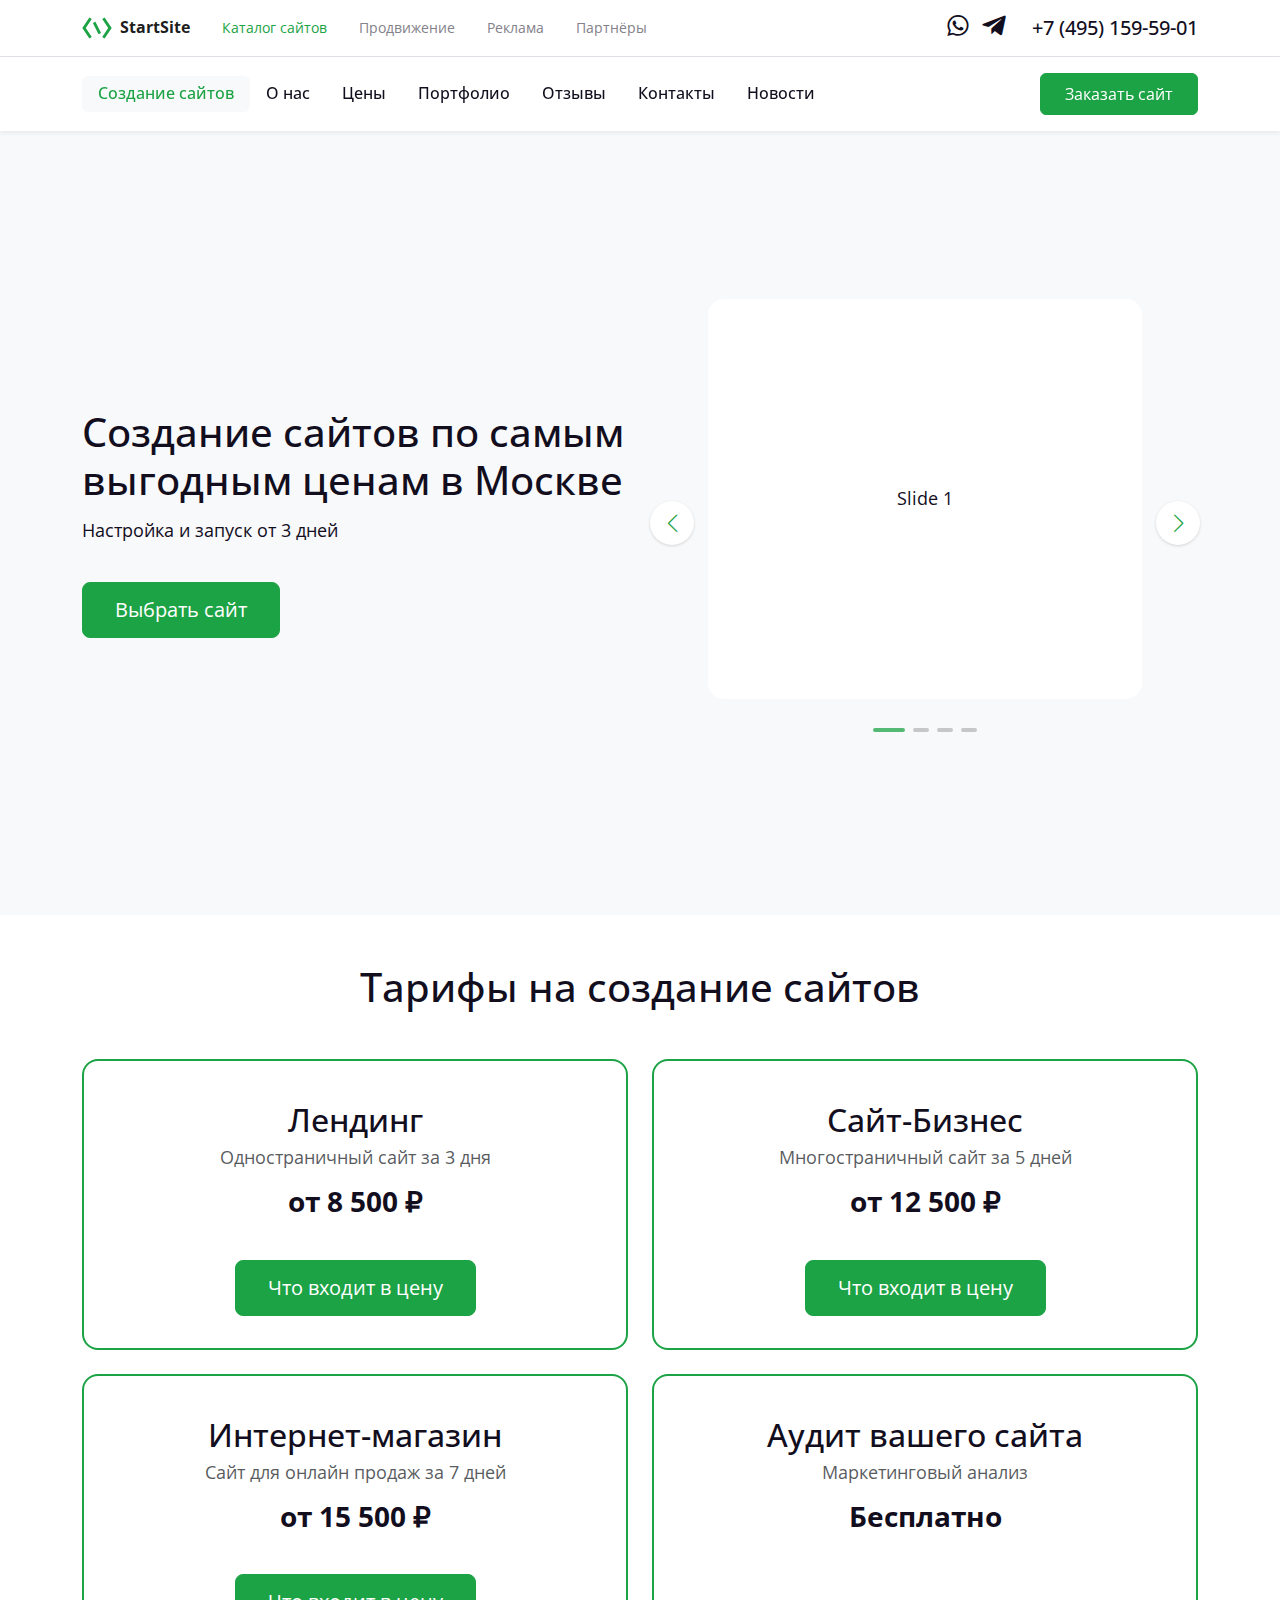
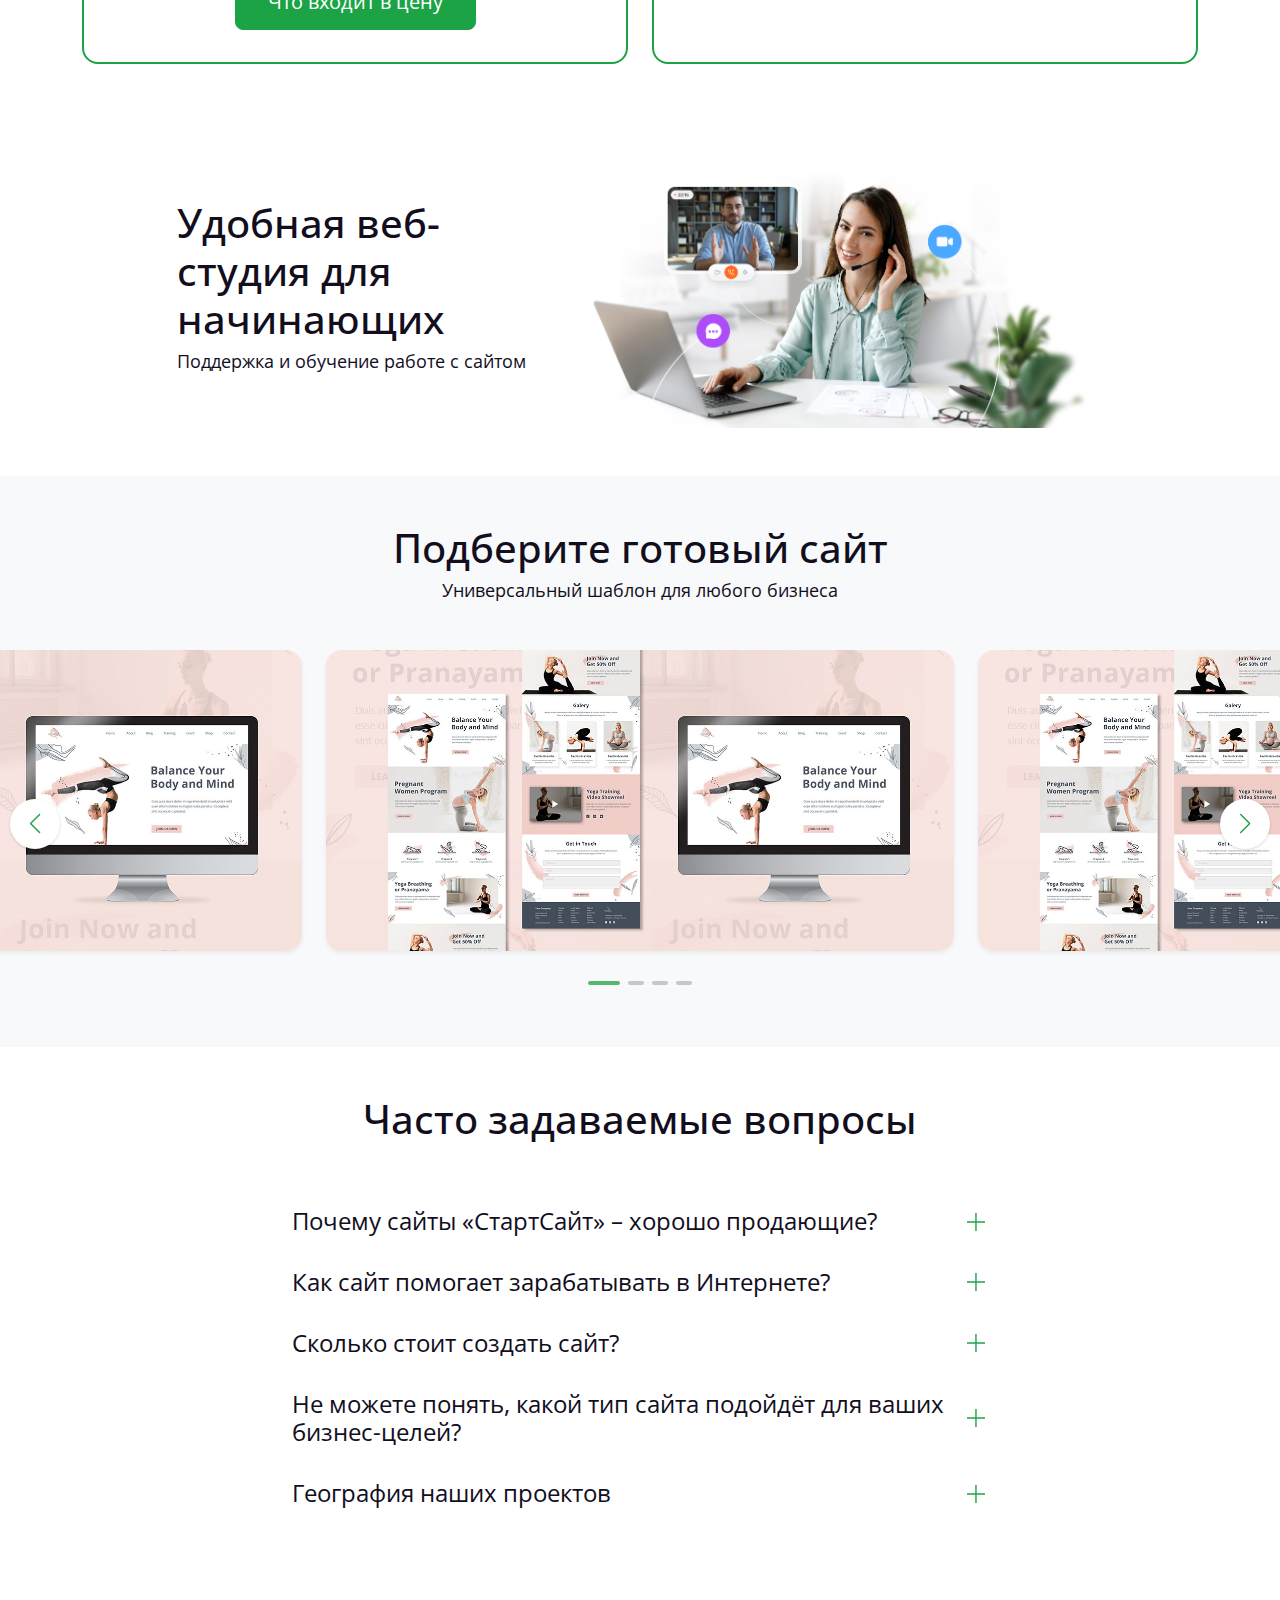
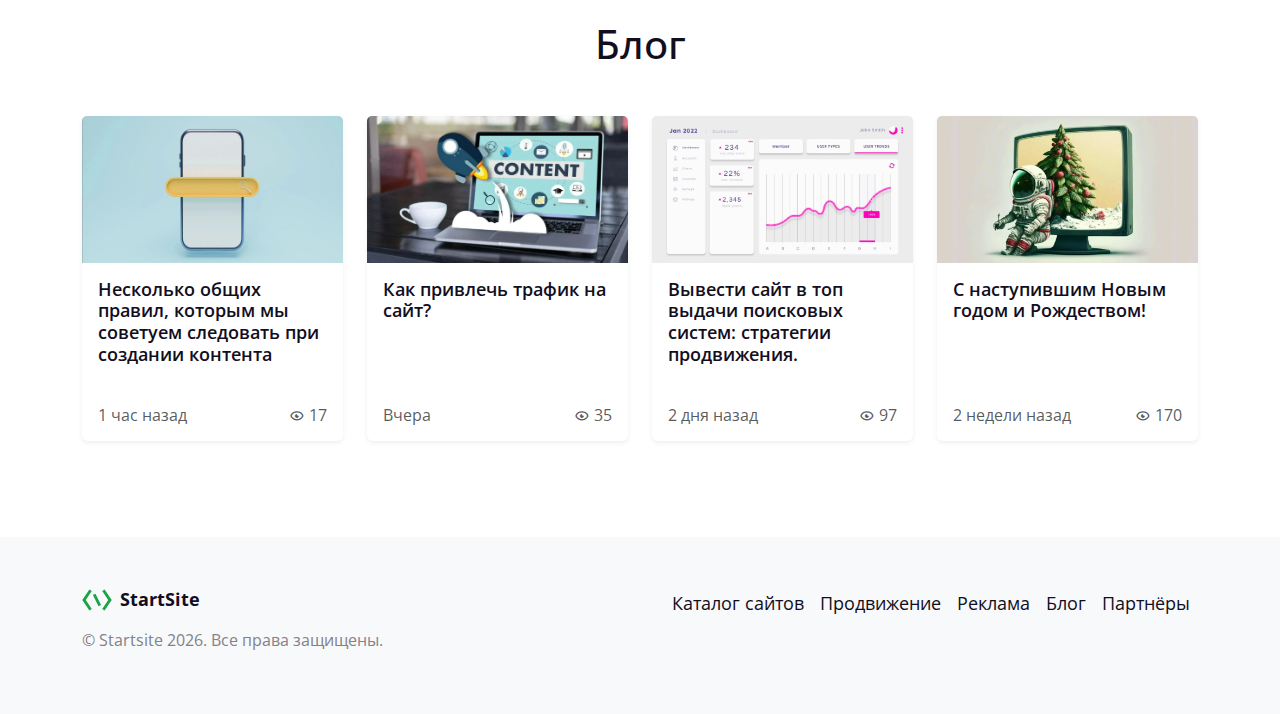
==== index.html @ 615898b4 "content add" ====
<!DOCTYPE html>
<html lang="ru-RU">

<head>
    <meta charset="UTF-8">
    <meta http-equiv="X-UA-Compatible" content="IE=edge">
    <meta name="viewport" content="width=device-width, initial-scale=1.0">
    <link rel="icon" type="image/png" href="favicon.png" />
    <title>index</title>

    <link rel="stylesheet" href="css/bootstrap.min.css">
    <link rel="stylesheet" href="css/swiper-bundle.min.css">
    <link rel="stylesheet" href="css/style.css">

</head>

<body>

    <!-- ТОП Меню -->
    <section class="section header-top border-bottom p-2 d-none d-lg-block">
        <div class="container d-flex align-items-center justify-content-between">
            <div class="d-none d-lg-block">
                <a class="navbar-brand fw-700 d-inline-flex align-items-center hover-opacity" href="index.html">
                    <img class="d-inline-block me-2" src="img/logo.svg" alt="Logo" width="30" height="30">
                    StartSite
                </a>
            </div>
            <ul class="nav me-auto">
                <li class="nav-item"><a class="nav-link active" href="shop.html">Каталог сайтов</a></li>
                <li class="nav-item"><a class="nav-link" href="seo.html">Продвижение</a></li>
                <li class="nav-item"><a class="nav-link" href="promotion.html">Реклама</a></li>
                <li class="nav-item"><a class="nav-link" href="partners.html">Партнёры</a></li>
            </ul>
            <div class="d-flex align-items-center">
                <div class="d-flex me-3">
                    <a class="color-black color-primary-1-hover fs-3 me-2" href="tel:+74951595901"><i class="bx bxl-whatsapp"></i></a>
                    <a class="color-black color-primary-1-hover fs-3 me-2" href="tel:+74951595901"><i class="bx bxl-telegram"></i></a>
                </div>
                <a class="color-black color-primary-1-hover fs-5 fw-medium" href="tel:+74951595901">+7 (495) 159-59-01</a>
            </div>
        </div>
    </section>

    <!-- Меню -->
    <header class="header sticky-top shadow-sm py-2">
        <nav class="navbar navbar-expand-lg">
            <div class="container">

                <div class="d-lg-none">
                    <a class="navbar-brand fw-700 d-inline-flex align-items-center hover-opacity" href="index.html">
                        <img class="d-inline-block me-2" src="img/logo.svg" alt="Logo" width="30" height="30">
                        StartSite
                    </a>
                </div>

                <button type="button" class="navbar-toggler" data-bs-toggle="offcanvas" data-bs-target="#navbarNav"
                    aria-controls="navbarNav" aria-expanded="false" aria-label="Toggle navigation">
                    <span></span>
                    <span></span>
                    <span></span>
                </button>

                <div class="offcanvas offcanvas-end" tabindex="-1" id="navbarNav">
                    <div class="offcanvas-header justify-content-end">
                        <button type="button" class="btn-close" data-bs-dismiss="offcanvas" aria-label="Close"></button>
                    </div>
                    <div class="offcanvas-body">
                        <ul class="navbar-nav me-auto">
                            <li class="nav-item"><a class="nav-link active" href="index.html">Создание сайтов</a></li>
                            <li class="nav-item"><a class="nav-link" href="about.html">О нас</a></li>
                            <li class="nav-item"><a class="nav-link" href="price.html">Цены</a></li>
                            <li class="nav-item"><a class="nav-link" href="portfolio.html">Портфолио</a></li>
                            <li class="nav-item"><a class="nav-link" href="testimonials.html">Отзывы</a></li>
                            <li class="nav-item"><a class="nav-link" href="contacts.html">Контакты</a></li>
                            <li class="nav-item"><a class="nav-link" href="blog.html">Новости</a></li>
                        </ul>
                    </div>
                </div>

                <button type="button" class="btn btn-primary d-none d-lg-block ms-4" data-bs-toggle="modal" data-bs-target="#mainForm">Заказать сайт</button>

            </div>
        </nav>
    </header>

    <!-- Контент -->
    <main class="main py-5">

        <!-- Первый экран -->
        <section class="section bg-light" style="margin-top:-3rem; padding: 7rem 0;">
            <div class="container">
                <div class="row gy-4 align-items-center">
                    <div class="col-lg-6">
                        <div class="text-center text-lg-start">
                            <h1 class="h1 mb-3">Создание сайтов по самым выгодным ценам в Москве</h1>
                            <p>Настройка и запуск от 3 дней</p>
                            <button type="button" class="btn btn-primary btn-lg mt-4">Выбрать сайт</button>
                        </div>
                    </div>
                    <div class="col-lg-6">
                        <div class="p-md-5">
                            <div class="position-relative p-md-2">
                                <div class="swiper heroSwiper navigation-outside">
                                    <div class="swiper-wrapper mb-5">
                                        <div class="swiper-slide">
                                            <div class="d-flex align-items-center justify-content-center bg-white rounded-4"
                                                style="height: 400px;">
                                                Slide 1
                                            </div>
                                        </div>
                                        <div class="swiper-slide">
                                            <div class="d-flex align-items-center justify-content-center bg-white rounded-4"
                                                style="height: 400px;">
                                                Slide 2
                                            </div>
                                        </div>
                                        <div class="swiper-slide">
                                            <div class="d-flex align-items-center justify-content-center bg-white rounded-4"
                                                style="height: 400px;">
                                                Slide 3
                                            </div>
                                        </div>
                                        <div class="swiper-slide">
                                            <div class="d-flex align-items-center justify-content-center bg-white rounded-4"
                                                style="height: 400px;">
                                                Slide 4
                                            </div>
                                        </div>
                                    </div>
                                    <div class="swiper-pagination"></div>
                                </div>
                                <div class="swiper-button-next d-none d-lg-flex" id="heroSwiper-next"></div>
                                <div class="swiper-button-prev d-none d-lg-flex" id="heroSwiper-prev"></div>
                            </div>
                        </div>
                    </div>
                </div>
            </div>
        </section>

        <!-- Тарифы -->
        <section class="section py-5">
            <div class="container">
                <div class="row justify-content-center">
                    <div class="col-lg-10">
                        <div class="text-center mb-5">
                            <h2 class="h1">Тарифы на создание сайтов</h2>
                        </div>
                    </div>
                </div>
                <div class="row gy-4 row-cols-1 row-cols-md-2 row-cols-lg-2 cols-xl-4">
                    <div class="col">
                        <div class="card card-price border b-color-primary-1 border-2 rounded-4 py-4 h-100">
                            <div class="card-body">
                                <div class="text-center mb-2">
                                    <p class="h2 card-title">Лендинг</p>
                                    <p class="text-muted">Одностраничный сайт за 3 дня</p>
                                </div>
                                <div class="text-center mb-3">
                                    <p class="fs-3 fw-700">от 8 500 ₽</p>
                                </div>
                            </div>
                            <div class="card-footer text-center">
                                <button type="button" class="btn btn-primary btn-lg" data-bs-toggle="modal"
                                    data-bs-target="#feedbackFormModal">Что входит в цену</button>
                            </div>
                        </div>
                    </div>
                    <div class="col">
                        <div class="card card-price border b-color-primary-1 border-2 rounded-4 py-4 h-100">
                            <div class="card-body">
                                <div class="text-center mb-2">
                                    <p class="h2 card-title">Сайт-Бизнес</p>
                                    <p class="text-muted">Многостраничный сайт за 5 дней</p>
                                </div>
                                <div class="text-center mb-3">
                                    <p class="fs-3 fw-700">от 12 500 ₽</p>
                                </div>
                            </div>
                            <div class="card-footer text-center">
                                <button type="button" class="btn btn-primary btn-lg" data-bs-toggle="modal"
                                    data-bs-target="#feedbackFormModal">Что входит в цену</button>
                            </div>
                        </div>
                    </div>
                    <div class="col">
                        <div class="card card-price border b-color-primary-1 border-2 rounded-4 py-4 h-100">
                            <div class="card-body">
                                <div class="text-center mb-2">
                                    <p class="h2 card-title">Интернет-магазин</p>
                                    <p class="text-muted">Сайт для онлайн продаж за 7 дней</p>
                                </div>
                                <div class="text-center mb-3">
                                    <p class="fs-3 fw-700">от 15 500 ₽</p>
                                </div>
                            </div>
                            <div class="card-footer text-center">
                                <button type="button" class="btn btn-primary btn-lg" data-bs-toggle="modal"
                                    data-bs-target="#feedbackFormModal">Что входит в цену</button>
                            </div>
                        </div>
                    </div>
                    <div class="col">
                        <div class="card card-price border b-color-primary-1 border-2 rounded-4 py-4 h-100">
                            <div class="card-body">
                                <div class="text-center mb-2">
                                    <p class="h2 card-title">Аудит вашего сайта</p>
                                    <p class="text-muted">Маркетинговый анализ</p>
                                </div>
                                <div class="text-center mb-3">
                                    <p class="fs-3 fw-700">Бесплатно</p>
                                </div>
                            </div>
                            <!-- <div class="card-footer text-center">
                                <button type="button" class="btn btn-primary btn-lg" data-bs-toggle="modal"
                                    data-bs-target="#feedbackFormModal">Что входит в цену</button>
                            </div> -->
                        </div>
                    </div>
                </div>
            </div>
        </section>

        <!-- Инфо блок -->
        <section class="section py-5">
            <div class="container">
                <div class="row gy-4 align-items-center justify-content-center">
                    <div class="col-lg-4">
                        <div class="text-center text-lg-start">
                            <h2 class="h1">Удобная веб-студия для начинающих</h2>
                            <p>Поддержка и обучение работе с сайтом</p>
                        </div>
                    </div>
                    <div class="col-lg-6">
                        <img src="img/support.webp" alt="">
                    </div>
                </div>
            </div>
        </section>

        <!-- Портфолио -->
        <section class="section py-5 bg-light">
            <div class="container">
                <div class="row justify-content-center">
                    <div class="col-lg-10">
                        <div class="text-center mb-5">
                            <h2 class="h1">Подберите готовый сайт</h2>
                            <p>Универсальный шаблон для любого бизнеса</p>
                        </div>
                    </div>
                </div>
                <!-- <div class="row justify-content-center">
                    <div class="col-lg-8">
                        
                    </div>
                </div> -->
            </div>
            <div class="swiper portfolioSwiper">
                <div class="swiper-wrapper mb-5">
                    <div class="swiper-slide">
                        <a href="#">
                            <img class="w-100 rounded-4 shadow-sm" src="img/portfolio-01.jpg" alt="">
                        </a>
                    </div>
                    <div class="swiper-slide">
                        <a href="#">
                            <img class="w-100 rounded-4 shadow-sm" src="img/portfolio-01.jpg" alt="">
                        </a>
                    </div>
                    <div class="swiper-slide">
                        <a href="#">
                            <img class="w-100 rounded-4 shadow-sm" src="img/portfolio-01.jpg" alt="">
                        </a>
                    </div>
                    <div class="swiper-slide">
                        <a href="#">
                            <img class="w-100 rounded-4 shadow-sm" src="img/portfolio-01.jpg" alt="">
                        </a>
                    </div>
                </div>
                <div class="swiper-button-next d-none d-lg-flex"></div>
                <div class="swiper-button-prev d-none d-lg-flex"></div>
                <div class="swiper-pagination"></div>
            </div>
        </section>

        <!-- FAQ -->
        <section class="section py-5">
            <div class="container">
                <div class="row justify-content-center">
                    <div class="col-lg-10">
                        <div class="text-center mb-5">
                            <h2 class="h1">Часто задаваемые вопросы</h2>
                        </div>
                    </div>
                </div>
                <div class="row justify-content-center">
                    <div class="col-lg-8">
                        <div class="accordion accordion-faq" id="faq">
                            <div class="accordion-item">
                                <div class="accordion-header" id="faq-heading-1">
                                    <button class="accordion-button fs-4 collapsed" type="button"
                                        data-bs-toggle="collapse" data-bs-target="#q1" aria-expanded="false"
                                        aria-controls="q1">
                                        Почему сайты «СтартСайт» – хорошо продающие?
                                    </button>
                                </div>
                                <div id="q1" class="accordion-collapse collapse" aria-labelledby="faq-heading-1"
                                    data-bs-parent="#faq">
                                    <div class="accordion-body fw-light pt-0">
                                        <p>Всё потому, что наша команда состоит не только из разработчиков. У нас
                                            работают маркетологи с многолетним опытом работы в сфере digital. Мы
                                            проводим доскональный анализ онлайн-предложений, которые уже имеются на
                                            рынке, чтобы разработать для вас сайт со свежими идеями и высокими
                                            результатами продаж.</p>
                                        <p>Не важно, вам нужен ресурс для региона Москвы или любого другого города, Ваш
                                            новый сайт, созданный нашей веб-судией, будет содержать только те элементы,
                                            которые непременно поднимут вам конверсию.</p>
                                        <p>Предлагаем вашему вниманию, услугу «под ключ» — она является комплексом работ
                                            по<br>
                                            разработке. Наша веб студия возьмет на себя весь проект и разработку
                                            дизайна<br>
                                            страницы и полную адаптивную верстку под все мобильные устройства.
                                            Программисты<br>
                                            «StarSite» имеют большой опыт работы не только со стандартными системами
                                            управления<br>
                                            сайтом, но и немалый опыт в разработке на фреймворках — React, Vue, Laravel,
                                            JS,<br>
                                            Java. Сделаем сайт быстрым и оптимизированным под SEO. Все эти этапы
                                            являются<br>
                                            важными при разработке.</p>

                                    </div>
                                </div>
                            </div>
                            <div class="accordion-item">
                                <div class="accordion-header" id="faq-heading-2">
                                    <button class="accordion-button fs-4 collapsed" type="button"
                                        data-bs-toggle="collapse" data-bs-target="#q2" aria-expanded="false"
                                        aria-controls="q2">
                                        Как сайт помогает зарабатывать в Интернете?
                                    </button>
                                </div>
                                <div id="q2" class="accordion-collapse collapse " aria-labelledby="faq-heading-2"
                                    data-bs-parent="#faq">
                                    <div class="accordion-body fw-light pt-0">
                                        <p>Все пользователи в мире давно привыкли искать подрядчиков для реализации
                                            своих идей в Интернете. Именно поэтому важно исследовать различные пути
                                            привлечения клиентов онлайн. Хороший многофункциональный сайт – один из
                                            самых эффективных способов заявить о себе в сети.</p>
                                        <p>Сайт поможет:</p>
                                        <ul>
                                            <li>Повысить узнаваемость вашего бренда;</li>
                                            <li>Получить доверие пользователей;</li>
                                            <li>Монетизировать деятельность;</li>
                                            <li>Расширить свою потенциальную аудиторию.</li>
                                        </ul>
                                        <p>Самое важное, что интересует клиентов – это надёжность, подтверждённый опыт и
                                            постоянство подрядчика. Сегодня многие владельцы фирм соотносят
                                            необходимость иметь свой корпоративный сайт с потребностью в стильном и
                                            просторном офисе: это определённо знак статуса фирмы, её развития и
                                            ориентированности на комфорт своих клиентов.</p>
                                        <p>Сайт – лицо бизнеса любой компании в Интернете, это способ удобного общения с
                                            пользователями, где вы предоставляете им максимально удобный выбор среди
                                            Вашего ассортимента, получая прибыль так же, как и офлайн.</p>

                                    </div>
                                </div>
                            </div>
                            <div class="accordion-item">
                                <div class="accordion-header" id="faq-heading-3">
                                    <button class="accordion-button fs-4 collapsed" type="button"
                                        data-bs-toggle="collapse" data-bs-target="#q3" aria-expanded="false"
                                        aria-controls="q3">
                                        Сколько стоит создать сайт?
                                    </button>
                                </div>
                                <div id="q3" class="accordion-collapse collapse " aria-labelledby="faq-heading-3"
                                    data-bs-parent="#faq">
                                    <div class="accordion-body fw-light pt-0">
                                        <p>Однозначно на этот вопрос не ответит ни одна веб-студия, потому что стоимость
                                            любого сайта складывается исключительно из количества страниц, сложности
                                            функционала и конкретных технических параметров. Каждый сайт уникален,
                                            поэтому и стоимость индивидуальна.</p>
                                        <p>Наша студия специально разработала недорогие шаблоны сайтов с продающией
                                            структурой под разные тематики. Ознакомится с тарифами вы можете на сайте
                                            или по телефону +7 495 159 59 01.</p>
                                        <p>Дополнительно Вы можете обозначить, что бы вы хотели видеть в своём проекте,
                                            наша веб-студия разработает для Вас ресурс любой сложности. Изучив наше
                                            портфолио, Вы можете оценить навыки наших специалистов и подобрать для себя
                                            формат веб-ресурса, который идеально подойдёт именно Вам.</p>

                                    </div>
                                </div>
                            </div>
                            <div class="accordion-item">
                                <div class="accordion-header" id="faq-heading-4">
                                    <button class="accordion-button fs-4 collapsed" type="button"
                                        data-bs-toggle="collapse" data-bs-target="#q4" aria-expanded="false"
                                        aria-controls="q4">
                                        Не можете понять, какой тип сайта подойдёт для ваших бизнес-целей?
                                    </button>
                                </div>
                                <div id="q4" class="accordion-collapse collapse " aria-labelledby="faq-heading-4"
                                    data-bs-parent="#faq">
                                    <div class="accordion-body fw-light pt-0">
                                        <p>Не все могут сразу решить, какой нужен сайт для конкретного проекта. Если у
                                            Вас появились вопросы, которые хочется прояснить, оставьте, пожалуйста,
                                            завявку для обратной связи или позвоните по телефону +7 495 159 59 01.
                                        </p>

                                    </div>
                                </div>
                            </div>
                            <div class="accordion-item">
                                <div class="accordion-header" id="faq-heading-5">
                                    <button class="accordion-button fs-4 collapsed" type="button"
                                        data-bs-toggle="collapse" data-bs-target="#q5" aria-expanded="false"
                                        aria-controls="q5">
                                        География наших проектов
                                    </button>
                                </div>
                                <div id="q5" class="accordion-collapse collapse " aria-labelledby="faq-heading-5"
                                    data-bs-parent="#faq">
                                    <div class="accordion-body fw-light pt-0">
                                        <img class="mx-auto" src="img/map-with-markers.webp" alt="">
                                        <p>Мы открыты для клиентов из любой точки земного шара и стараемся расширять
                                            географический список наших работ.</p>

                                    </div>
                                </div>
                            </div>
                        </div>
                    </div>
                </div>
            </div>
        </section>

        <!-- Блог -->
        <section class="section py-5">
            <div class="container">
                <div class="row justify-content-center">
                    <div class="col-lg-10">
                        <div class="text-center mb-5">
                            <h2 class="h1">Блог</h2>
                        </div>
                    </div>
                </div>
                <div class="row gy-4 row-cols-1 row-cols-md-2 row-cols-lg-4">
                    <div class="col">
                        <div class="card card-blog shadow-sm h-100">
                            <a class="hover-shine" href="blog-item.html">
                                <img class="card-img-top" src="img/blog-card-01.webp" alt="Image">
                            </a>
                            <div class="card-body">
                                <p class="card-title">
                                    <a class="text-decoration-none" href="blog-item.html">Несколько общих правил,
                                        которым мы советуем следовать при создании контента</a>
                                </p>
                            </div>
                            <div class="card-footer">
                                <div class="d-flex align-items-center justify-content-between">
                                    <span class="small text-muted">1 час назад</span>
                                    <div class="d-flex align-items-center">
                                        <i class="bx bx-show-alt small text-muted mt-1 me-1"></i>
                                        <span class="small text-muted">17</span>
                                    </div>
                                </div>
                            </div>
                        </div>
                    </div>
                    <div class="col">
                        <div class="card card-blog shadow-sm h-100">
                            <a class="hover-shine" href="blog-item.html">
                                <img class="card-img-top" src="img/blog-card-03.webp" alt="Image">
                            </a>
                            <div class="card-body">
                                <p class="card-title">
                                    <a class="text-decoration-none" href="blog-item.html">Как привлечь трафик на
                                        сайт?</a>
                                </p>
                            </div>
                            <div class="card-footer">
                                <div class="d-flex align-items-center justify-content-between">
                                    <span class="small text-muted">Вчера</span>
                                    <div class="d-flex align-items-center">
                                        <i class="bx bx-show-alt small text-muted mt-1 me-1"></i>
                                        <span class="small text-muted">35</span>
                                    </div>
                                </div>
                            </div>
                        </div>
                    </div>
                    <div class="col">
                        <div class="card card-blog shadow-sm h-100">
                            <a class="hover-shine" href="blog-item.html">
                                <img class="card-img-top" src="img/blog-card-02.webp" alt="Image">
                            </a>
                            <div class="card-body">
                                <p class="card-title">
                                    <a class="text-decoration-none" href="blog-item.html">Вывести сайт в топ выдачи
                                        поисковых систем: стратегии продвижения.</a>
                                </p>
                            </div>
                            <div class="card-footer">
                                <div class="d-flex align-items-center justify-content-between">
                                    <span class="small text-muted">2 дня назад</span>
                                    <div class="d-flex align-items-center">
                                        <i class="bx bx-show-alt small text-muted mt-1 me-1"></i>
                                        <span class="small text-muted">97</span>
                                    </div>
                                </div>
                            </div>
                        </div>
                    </div>
                    <div class="col">
                        <div class="card card-blog shadow-sm h-100">
                            <a class="hover-shine" href="blog-item.html">
                                <img class="card-img-top" src="img/blog-card-06.webp" alt="Image">
                            </a>
                            <div class="card-body">
                                <p class="card-title">
                                    <a class="text-decoration-none" href="blog-item.html">С наступившим Новым годом и
                                        Рождеством!</a>
                                </p>
                            </div>
                            <div class="card-footer">
                                <div class="d-flex align-items-center justify-content-between">
                                    <span class="small text-muted">2 недели назад</span>
                                    <div class="d-flex align-items-center">
                                        <i class="bx bx-show-alt small text-muted mt-1 me-1"></i>
                                        <span class="small text-muted">170</span>
                                    </div>
                                </div>
                            </div>
                        </div>
                    </div>
                </div>
            </div>
        </section>

    </main>

    <!-- Футер -->
    <footer class="footer py-5 bg-light">
        <div class="container">
            <div class="row gy-4">
                <div class="col-lg-8 order-lg-2">
                    <div class="text-center text-lg-end">
                        <ul class="nav justify-content-center justify-content-lg-end">
                            <li class="nav-item"><a href="#" class="nav-link px-2">Каталог сайтов</a></li>
                            <li class="nav-item"><a href="#" class="nav-link px-2">Продвижение</a></li>
                            <li class="nav-item"><a href="#" class="nav-link px-2">Реклама</a></li>
                            <li class="nav-item"><a href="#" class="nav-link px-2">Блог</a></li>
                            <li class="nav-item"><a href="#" class="nav-link px-2">Партнёры</a></li>
                        </ul>
                    </div>
                </div>
                <div class="col-lg-4 order-lg-1">
                    <div class="d-flex justify-content-center justify-content-lg-start mb-3">
                        <a class="navbar-brand fw-700 d-inline-flex align-items-center hover-opacity" href="index.html">
                            <img class="d-inline-block me-2" src="img/logo.svg" alt="Logo" width="30" height="30">
                            StartSite
                        </a>
                    </div>
                    <div class="text-center text-lg-start">
                        <p class="small color-gray">© Startsite
                            <script>document.write(new Date().getFullYear())</script>. Все права защищены.
                        </p>
                    </div>
                </div>
            </div>
        </div>
    </footer>

    <!-- Modal Main Form -->
    <div class="modal modal-mainForm fade" id="mainForm" tabindex="-1" aria-hidden="true">
        <div class="modal-dialog modal-dialog-centered modal-md">
            <div class="modal-content">
                <div class="modal-header">
                    <button type="button" class="btn-close" data-bs-dismiss="modal" aria-label="Close"></button>
                </div>
                <div class="modal-body">
                    <div class="text-center">
                        <p class="fs-4 fw-light">Закажи сайт для своего бизнеса</p>
                        <p class="small">Наши менеджеры свяжутся с Вами в ближайшее время</p>
                    </div>
                    <form action="#" method="post">
                        <div class="form-floating mb-3">
                            <input type="text" class="form-control" id="floatingName" placeholder="name@mail.ru">
                            <label for="floatingName">Имя</label>
                        </div>
                        <div class="form-floating mb-3">
                            <input type="text" class="form-control" id="floatingPhone" placeholder="+7 (___) ___-__-__">
                            <label for="floatingPhone">Телефон</label>
                        </div>
                        <div class="form-floating mb-3">
                            <select class="form-select" id="floatingSelect" aria-label="Floating label select example">
                                <option selected>Телефон</option>
                                <option value="1">What's App</option>
                                <option value="2">Telegram</option>
                                <option value="3">Viber</option>
                            </select>
                            <label for="floatingSelect">Способ связи</label>
                        </div>
                        <div class="form-check mb-3">
                            <input class="form-check-input" type="checkbox" id="ex-check-2" checked>
                            <label class="form-check-label small text-muted" for="ex-check-2">Я согласен(а) с <a class="text-muted text-decoration-underline" href="policy.html" target="_blank">политикой обработки
                                    персональных данных</a></label>
                        </div>
                        <div class="text-center mt-4">
                            <!-- ......................................................................... -->
                            <!-- .............................. ВНИМАНИЕ!!! .............................. -->
                            <!-- У кнопки type="button" ТОЛЬКО ДЛЯ ДЕМОНСТРАЦИИ открытия окна "Спасибо"!!! -->
                            <!-- ......... Само собой у кнопки в форме должно быть type="submit" ......... -->
                            <!-- ......................................................................... -->
                            <button type="button" class="btn btn-primary" data-bs-target="#mainThank" data-bs-toggle="modal">Оставить заявку</button>
                        </div>
                    </form>
                </div>
            </div>
        </div>
    </div>

    <!-- Modal Thank You -->
    <div class="modal modal-mainForm fade" id="mainThank" tabindex="-1" aria-hidden="true">
        <div class="modal-dialog modal-dialog-centered modal-md">
            <div class="modal-content">
                <div class="modal-header">
                    <button type="button" class="btn-close" data-bs-dismiss="modal" aria-label="Close"></button>
                </div>
                <div class="modal-body">
                    <div class="d-flex align-items-center">
                        <div class="text-center">
                            <p class="fs-4 fw-light">Спасибо!<br> Ваши данные успешно отправлены</p>
                            <p class="small">Наши менеджеры уже вступились в схватку между собой, в ближайшее время с Вами свяжется лучший...</p>
                            <img class="mx-auto" src="img/call-back-02.gif" alt="">
                        </div>
                    </div>
                </div>
            </div>
        </div>
    </div>

    <script src="js/bootstrap.bundle.min.js"></script>
    <script src="js/swiper-bundle.min.js"></script>
    <script src="js/main.js"></script>

</body>

</html>
---- css/style.css ----
/*!
Theme: IT Company
Author: Andrey Galkin
Version: 1.0
*/

/*------------------------------------------------------------------

+ IMPORT FONTS
+ ROOT
+ TYPOGRAPHY
+ LINKS
+ FORMS
+ BUTTONS
+ ANIMATIONS
+ BASE STYLES

+ CONTENT
+ HEADER
+ MENU
+ FOOTER
+ MAIN CONTENT

+ MEDIA

-------------------------------------------------------------------*/

/*//////////////////////////////////////////////////////////////////
[ + IMPORT FONTS ]*/

@import url('https://fonts.googleapis.com/css2?family=Open+Sans:wght@300;400;500;600;700&display=swap');
@import url('../fonts/boxicons/boxicons.min.css');

/*//////////////////////////////////////////////////////////////////
[ + ROOT ]*/

:root {
    --color-black: #120e1e;
    --color-primary-1: #1ca345;
    --color-primary-2: #278544;
    --color-gray: #838189;
    --color-white: #fff;
    --ff-main: 'Open Sans', sans-serif;
    --ff-secondary: 'Open Sans', sans-serif;
    --fw-light: 300;
    --fw-regular: 400;
    --fw-medium: 500;
    --fw-semibold: 600;
    --fw-bold: 700;
    --bs-body-font-family: 'Open Sans', sans-serif;
    --bs-body-font-size: 1.125rem;
    --bs-body-font-weight: 400;
    --bs-body-line-height: 1.2;
    --bs-body-color: #120e1e;
    --bs-body-bg: #fff;
    --bs-border-color: #dee2e6;
    --bs-link-color: #1ca345;
    --bs-link-hover-color: #33ac58;
    --bs-link-color-rgb: 28, 163, 69;
    --bs-link-hover-color-rgb: 51, 172, 88;
    --bs-link-decoration: none;
}

/*------------------------------------------------------------------
[ Custom Scrollbar ]*/

html::-webkit-scrollbar {
    width: .5rem;
}

html::-webkit-scrollbar-track {
    background-color: #F5F5F5;
}

html::-webkit-scrollbar-thumb {
    background-color: var(--color-primary-1);
}

/*//////////////////////////////////////////////////////////////////
[ + TYPOGRAPHY ]*/

h6,
.h6,
h5,
.h5,
h4,
.h4,
h3,
.h3,
h2,
.h2,
h1,
.h1 {
    font-family: var(--ff-main);
    font-weight: var(--fw-medium);
}

/*//////////////////////////////////////////////////////////////////
[ + LINKS ]*/

a {
    text-decoration: none;
}

.breadcrumb a {
    text-decoration: none;
}

/*//////////////////////////////////////////////////////////////////
[ + FORMS ]*/

input,
button,
textarea,
select {
    font-family: inherit;
    font-size: inherit;
    color: inherit;
    background-color: transparent;
    outline: none;
}

:focus,
:active {
    outline: none;
}

textarea {
    overflow: auto;
}

.form-control,
.form-select {}

.form-control:focus,
.form-select:focus {
    border-color: var(--color-primary-1);
    box-shadow: none;
}

.form-check-input:checked {
    background-color: var(--color-primary-1);
    border-color: var(--color-primary-1);
}

.form-check-input:focus {
    box-shadow: none;
}

/*//////////////////////////////////////////////////////////////////
[ + BUTTONS ]*/

.btn {
    --bs-btn-padding-x: 1.5rem;
    --bs-btn-padding-y: 0.5rem;
    --bs-btn-font-family: var(--ff-secondary);
    --bs-btn-font-size: 1rem;
    --bs-btn-font-weight: var(--fw-regular);
    --bs-btn-line-height: 1.5;
    --bs-btn-color: var(--color-black);
    --bs-btn-bg: transparent;
    --bs-btn-border-width: 1px;
    --bs-btn-border-color: transparent;
    --bs-btn-border-radius: 0.375rem;
    --bs-btn-hover-border-color: transparent;
    --bs-btn-box-shadow: inset 0 1px 0 rgba(255, 255, 255, 0.15), 0 1px 1px rgba(0, 0, 0, 0.075);
    --bs-btn-disabled-opacity: 0.5;
    --bs-btn-focus-box-shadow: 0 0 0 0.25rem rgba(var(--bs-btn-focus-shadow-rgb), .5);
}

.btn-primary {
    --bs-btn-color: var(--color-white);
    --bs-btn-bg: var(--color-primary-1);
    --bs-btn-border-color: var(--color-primary-1);
    --bs-btn-hover-color: var(--color-white);
    --bs-btn-hover-bg: #278544;
    --bs-btn-hover-border-color: #278544;
    --bs-btn-focus-shadow-rgb: 226, 3, 56;
    --bs-btn-active-color: var(--color-white);
    --bs-btn-active-bg: #278544;
    --bs-btn-active-border-color: #278544;
    --bs-btn-active-shadow: inset 0 3px 5px rgba(0, 0, 0, 0.125);
    --bs-btn-disabled-color: var(--color-white);
    --bs-btn-disabled-bg: var(--color-primary-1);
    --bs-btn-disabled-border-color: var(--color-primary-1);
}

.btn-secondary {
    --bs-btn-color: var(--color-primary-1);
    --bs-btn-bg: var(--color-white);
    --bs-btn-border-color: var(--color-white);
    --bs-btn-hover-color: var(--color-white);
    --bs-btn-hover-bg: var(--color-primary-1);
    --bs-btn-hover-border-color: var(--color-primary-1);
    --bs-btn-focus-shadow-rgb: 226, 3, 56;
    --bs-btn-active-color: var(--color-white);
    --bs-btn-active-bg: var(--color-primary-1);
    --bs-btn-active-border-color: var(--color-primary-1);
    --bs-btn-active-shadow: inset 0 3px 5px rgba(0, 0, 0, 0.125);
    --bs-btn-disabled-color: var(--color-white);
    --bs-btn-disabled-bg: var(--color-gray);
    --bs-btn-disabled-border-color: var(--color-gray);
}

.btn-outline {
    --bs-btn-color: var(--color-black);
    --bs-btn-bg: transparent;
    --bs-btn-border-color: var(--color-black);
    --bs-btn-hover-color: var(--color-white);
    --bs-btn-hover-bg: var(--color-primary-1);
    --bs-btn-hover-border-color: var(--color-primary-1);
    --bs-btn-focus-shadow-rgb: 226, 3, 56;
    --bs-btn-active-color: var(--color-white);
    --bs-btn-active-bg: var(--color-primary-1);
    --bs-btn-active-border-color: var(--color-primary-1);
    --bs-btn-active-shadow: inset 0 3px 5px rgba(0, 0, 0, 0.125);
    --bs-btn-disabled-color: var(--color-black);
    --bs-btn-disabled-bg: transparent;
    --bs-btn-disabled-border-color: var(--color-black);
}

.btn-icon {
    --btn-icon-size: 3rem;
    display: inline-flex;
    align-items: center;
    justify-content: center;
    flex-shrink: 0;
    width: var(--btn-icon-size);
    height: var(--btn-icon-size);
    padding: 0 !important;
}

.btn-lg,
.btn-group-lg>.btn {
    --bs-btn-padding-x: 2rem;
    --bs-btn-padding-y: 0.75rem;
    --bs-btn-font-size: 1.25rem;
    --bs-btn-border-radius: 0.5rem;
}

.btn-sm,
.btn-group-sm>.btn {
    --bs-btn-padding-x: 0.75rem;
    --bs-btn-padding-y: 0.25rem;
    --bs-btn-font-size: 0.875rem;
    --bs-btn-border-radius: 0.25rem;
}

/*//////////////////////////////////////////////////////////////////
[ + ANIMATIONS ]*/

.hover-shine:hover {
    opacity: 1;
    -webkit-animation: flash .8s;
    animation: flash .8s;
}

@-webkit-keyframes flash {
    0% {
        opacity: .65;
    }

    100% {
        opacity: 1;
    }
}

@keyframes flash {
    0% {
        opacity: .65;
    }

    100% {
        opacity: 1;
    }
}

.hover-opacity {
    opacity: 1;
    transition: opacity 0.3s ease;
}

.hover-opacity:hover {
    opacity: .65;
}

.hover-rotate:hover {
    transform: rotate(-15deg);
}

/*//////////////////////////////////////////////////////////////////
[ + BASE STYLES ]*/

img {
    display: block;
    max-width: 100%;
    height: auto;
}

.ff-main {
    font-family: var(--ff-main);
}

.ff-title {
    font-family: var(--ff-title);
}

.fw-light,
.fw-300 {
    font-weight: 300;
}

.fw-normal,
.fw-regular,
.fw-400 {
    font-weight: 400;
}

.fw-medium,
.fw-500 {
    font-weight: 500;
}

.fw-semibold,
.fw-600 {
    font-weight: 600;
}

.fw-bold,
.fw-700 {
    font-weight: 700;
}

.fz-17 {
    font-size: 17px;
}

.fz-12 {
    font-size: 12px;
}

@media (min-width: 992px) {

    .fs-17 {
        font-size: 17px;
    }

    .fs-12 {
        font-size: 12px;
    }
}

.bg-img {
    background-position: 50% 50%;
    background-repeat: no-repeat;
    background-size: cover;
}

.bg-top-auto {
    background-position: 50% 0;
    background-size: auto;
}

.color-black {
    color: var(--color-black);
}

.color-primary-1 {
    color: var(--color-primary-1);
}

.color-gray {
    color: var(--color-gray);
}

.color-white {
    color: var(--color-white);
}

.color-black-hover:hover {
    color: var(--color-black);
}

.color-primary-1-hover:hover {
    color: var(--color-primary-1);
}

.color-primary-2-hover:hover {
    color: var(--color-primary-2);
}

.color-gray-hover:hover {
    color: var(--color-gray);
}

.color-white-hover:hover {
    color: var(--color-white);
}

.bg-color-black {
    background-color: var(--color-black);
}

.bg-color-primary-1 {
    background-color: var(--color-primary-1);
}

.b-color-primary-1 {
    border-color: var(--color-primary-1) !important;
}

.z-index-5 {
    z-index: 5;
}

.nav {
    --bs-nav-link-padding-x: 1rem;
    --bs-nav-link-padding-y: 0.5rem;
    --bs-nav-link-font-weight: ;
    --bs-nav-link-color: var(--color-black);
    --bs-nav-link-hover-color: var(--color-primary-1);
    --bs-nav-link-disabled-color: #6c757d;
}

.nav-pills {
    --bs-nav-pills-border-radius: 2.25rem;
    --bs-nav-pills-link-active-color: var(--color-black);
    --bs-nav-pills-link-active-bg: #D9D9D9;
}

.nav-pills .nav-link {
    font-size: 1.25rem;
    text-transform: uppercase;
}

/*//////////////////////////////////////////////////////////////////
[ + CONTENT ]*/

/*//////////////////////////////////////////////////////////////////
[ + HEADER ]*/

.header-top .nav {
    --bs-nav-link-font-size: .875rem;
    --bs-nav-link-color: var(--color-gray);
}

.header-top .nav .nav-link.active {
    color: var(--color-primary-1);
}

.header-top .navbar-brand {
    --bs-navbar-brand-padding-y: 0.3125rem;
    --bs-navbar-brand-margin-end: 1rem;
    --bs-navbar-brand-font-size: 1rem;
    --bs-navbar-brand-color: rgba(0, 0, 0, 0.9);
    --bs-navbar-brand-hover-color: rgba(0, 0, 0, 0.9);
}

.header {
    background-color: #fff;
}

/*//////////////////////////////////////////////////////////////////
[ + MENU ]*/

.navbar {
    --bs-navbar-padding-x: 0;
    --bs-navbar-padding-y: .5rem;
    --bs-navbar-color: var(--color-black);
    --bs-navbar-hover-color: var(--color-primary-1);
    --bs-navbar-disabled-color: rgba(0, 0, 0, 0.3);
    --bs-navbar-active-color: var(--color-primary-1);
    --bs-navbar-brand-padding-y: 0.3125rem;
    --bs-navbar-brand-margin-end: 1rem;
    --bs-navbar-brand-font-size: 1rem;
    --bs-navbar-brand-color: rgba(0, 0, 0, 0.9);
    --bs-navbar-brand-hover-color: rgba(0, 0, 0, 0.9);
    --bs-navbar-nav-link-padding-x: 1rem;
    --bs-navbar-toggler-padding-y: 0.25rem;
    --bs-navbar-toggler-padding-x: 0.25rem;
    --bs-navbar-toggler-font-size: 1.25rem;
    --bs-navbar-toggler-icon-bg: none;
    --bs-navbar-toggler-border-color: transparent;
    --bs-navbar-toggler-border-radius: 0.375rem;
    --bs-navbar-toggler-focus-width: 0;
    --bs-navbar-toggler-transition: box-shadow 0.15s ease-in-out;
}

.navbar-nav {
    --bs-nav-link-padding-x: 0;
    --bs-nav-link-padding-y: 0.5rem;
    --bs-nav-link-font-size: 1rem;
    --bs-nav-link-font-weight: var(--fw-medium);
}

.navbar-nav .nav-link {
    border-radius: 0.375rem;
}

.navbar-toggler {
    display: flex;
    flex-direction: column;
    align-items: center;
}

.navbar-toggler>span {
    width: 26px;
    height: 3px;
    margin-top: 2px;
    margin-bottom: 2px;
    background-color: var(--color-black);
}

.navbar-toggler>span:nth-child(2) {
    width: 33px;
}

.offcanvas,
.offcanvas-lg,
.offcanvas-md,
.offcanvas-sm,
.offcanvas-xl,
.offcanvas-xxl {
    --bs-offcanvas-zindex: 1045;
    --bs-offcanvas-width: 400px;
    --bs-offcanvas-height: 30vh;
    --bs-offcanvas-padding-x: 1rem;
    --bs-offcanvas-padding-y: 1rem;
    --bs-offcanvas-color: ;
    --bs-offcanvas-bg: #fff;
    --bs-offcanvas-border-width: 0;
    --bs-offcanvas-border-color: var(--bs-border-color-translucent);
    --bs-offcanvas-box-shadow: 0 0.125rem 0.25rem rgba(0, 0, 0, 0.075);
}

/*//////////////////////////////////////////////////////////////////
[ + FOOTER ]*/

.footer {
    padding: 6.25rem 0;
}

.footer .nav {
    --bs-nav-link-color: var(--color-black);
    --bs-nav-link-hover-color: var(--color-primary-1);
}

/*------------------------------------------------------------------
[ Modal ]*/

.modal {
    --bs-modal-padding: 0 1.5rem 2.5rem;
    --bs-modal-header-border-width: 0;
    --bs-modal-header-padding: 1.5rem 1.5rem 0;
    --bs-modal-border-width: 0;
    --bs-modal-border-radius: 0.375rem;
}

.btn-close:focus {
    box-shadow: none;
}

/*------------------------------------------------------------------
[ Card ]*/

.card {
    --bs-card-spacer-y: 1rem;
    --bs-card-spacer-x: 1rem;
    --bs-card-title-spacer-y: 0.5rem;
    --bs-card-border-width: 1px;
    --bs-card-border-color: var(--bs-border-color-translucent);
    --bs-card-border-radius: 0.375rem;
    --bs-card-box-shadow: ;
    --bs-card-inner-border-radius: calc(0.375rem - 1px);
    --bs-card-cap-padding-y: 0.5rem;
    --bs-card-cap-padding-x: 1rem;
    --bs-card-cap-bg: transparent;
    --bs-card-cap-color: ;
    --bs-card-height: ;
    --bs-card-color: ;
    --bs-card-bg: #fff;
    --bs-card-img-overlay-padding: 1rem;
    --bs-card-group-margin: 0.75rem;
    word-wrap: normal;
}

.breadcrumb {
    margin-bottom: 0;
}

/*//////////////////////////////////////////////////////////////////
[ + MAIN CONTENT ]*/

.swiper {
    --swiper-navigation-size: 50px;
    --swiper-navigation-after-size: 20px;
    --swiper-theme-color: var(--color-primary-1);
}

.swiper-button-next,
.swiper-button-prev {
    color: var(--color-primary-1);
    width: var(--swiper-navigation-size);
    border-radius: 50%;
    background-color: #fff;
    box-shadow: 0 1px 3px 0px rgb(0 0 0 / 15%);
}

.swiper-button-next:after,
.swiper-button-prev:after {
    font-size: var(--swiper-navigation-after-size);
}

.swiper.navigation-outside~.swiper-button-next {
    right: -50px;
}

.swiper.navigation-outside~.swiper-button-prev {
    left: -50px;
}

.swiper-pagination-bullet {
    --swiper-pagination-bullet-width: 16px;
    --swiper-pagination-bullet-height: 4px;
    --swiper-pagination-bullet-opacity: 0.75;
    border-radius: 10px;
    margin: 0 3px;
    transition: width 0.5s;
}

.swiper-pagination-bullet-active {
    --swiper-pagination-bullet-width: 32px;
    --swiper-pagination-color: var(--swiper-theme-color);
}

.accordion {
    --bs-accordion-border-width: 0;
    --bs-accordion-border-radius: 0;
    --bs-accordion-inner-border-radius: 0;
    --bs-accordion-btn-padding-x: 1.25rem;
    --bs-accordion-btn-padding-y: 1rem;
    --bs-accordion-btn-color: var(--color-black);
    --bs-accordion-btn-bg: transparent;
    --bs-accordion-btn-icon: url(../img/faq-plus.svg);
    --bs-accordion-btn-icon-width: 1.5rem;
    --bs-accordion-btn-active-icon: url(../img/faq-plus.svg);
    --bs-accordion-btn-focus-box-shadow: none;
    --bs-accordion-body-padding-x: 1.25rem;
    --bs-accordion-body-padding-y: 1rem;
    --bs-accordion-active-color: var(--color-black);
    --bs-accordion-active-bg: transparent;
}

.pagination {
    --bs-pagination-item-margin-x: 0.125rem;
    --bs-pagination-item-margin-y: 0;
    --bs-pagination-item-width: 2.5rem;
    --bs-pagination-item-height: 2.5rem;
    --bs-pagination-padding-x: 0;
    --bs-pagination-padding-y: 0;
    --bs-pagination-font-size: 1rem;
    --bs-pagination-color: var(--bs-link-color);
    --bs-pagination-bg: transparent;
    --bs-pagination-border-width: 0;
    --bs-pagination-border-color: transparent;
    --bs-pagination-border-radius: 0.375rem;
    --bs-pagination-hover-color: var(--bs-link-hover-color);
    --bs-pagination-hover-bg: #e9ecef;
    --bs-pagination-hover-border-color: transparent;
    --bs-pagination-focus-color: var(--bs-link-hover-color);
    --bs-pagination-focus-bg: #e9ecef;
    --bs-pagination-focus-box-shadow: 0 0 0 0.25rem rgba(13, 110, 253, 0.25);
    --bs-pagination-active-color: #fff;
    --bs-pagination-active-bg: var(--color-primary-1);
    --bs-pagination-active-border-color: transparent;
    --bs-pagination-disabled-color: #6c757d;
    --bs-pagination-disabled-bg: #fff;
    --bs-pagination-disabled-border-color: transparent;
}

.pagination .page-item {
    margin: var(--bs-pagination-item-margin-y) var(--bs-pagination-item-margin-x);
}

.pagination .page-link {
    display: flex;
    justify-content: center;
    align-items: center;
    width: var(--bs-pagination-item-width);
    height: var(--bs-pagination-item-height);
    border-radius: var(--bs-pagination-border-radius);
}

.pagination .page-item:not(:first-child) .page-link {
    margin-left: 0;
}

.card.card-price {
    --bs-card-border-color: transparent;
}

.card.card-blog {
    --bs-link-color-rgb: 18, 14, 30;
    --bs-link-hover-color-rgb: 28, 163, 69;
    --bs-card-border-width: 0;
    --bs-card-cap-padding-y: 1rem;
}

.card.card-blog .card-title {
    font-weight: 600;
}

.accordion.accordion-faq {
    --bs-accordion-btn-icon-transform: rotate(-225deg);
}


/*//////////////////////////////////////////////////////////////////
[ + MEDIA ]*/

@media (min-width: 576px) {}

@media (min-width: 768px) {}

@media (min-width: 992px) {

    .navbar-expand-lg .navbar-nav .nav-link.active,
    .navbar-expand-lg .navbar-nav .show>.nav-link {
        background-color: rgb(248, 249, 250);
    }
}

@media (min-width: 1200px) {

    .navbar-expand-xl .navbar-nav .nav-link.active,
    .navbar-expand-xl .navbar-nav .show>.nav-link {
        background-color: rgb(248, 249, 250);
    }
}

@media (min-width: 1400px) {}
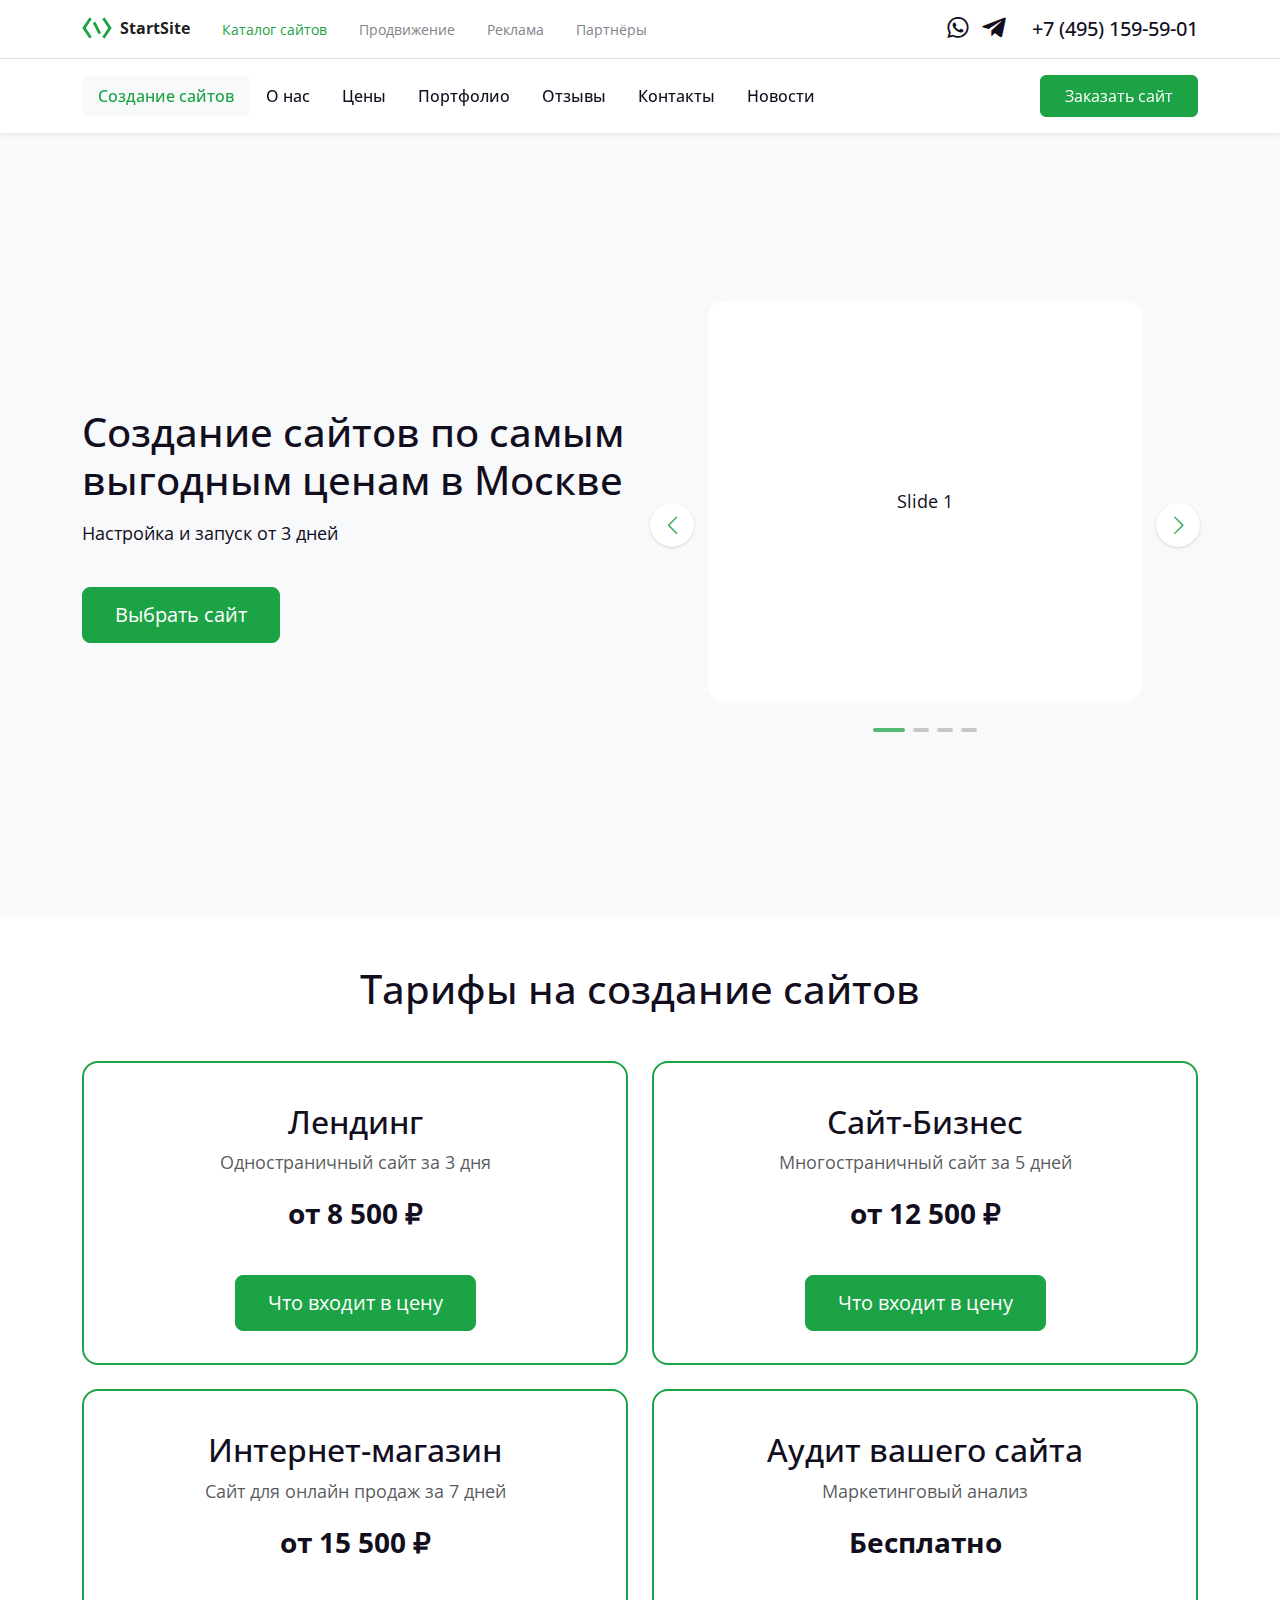
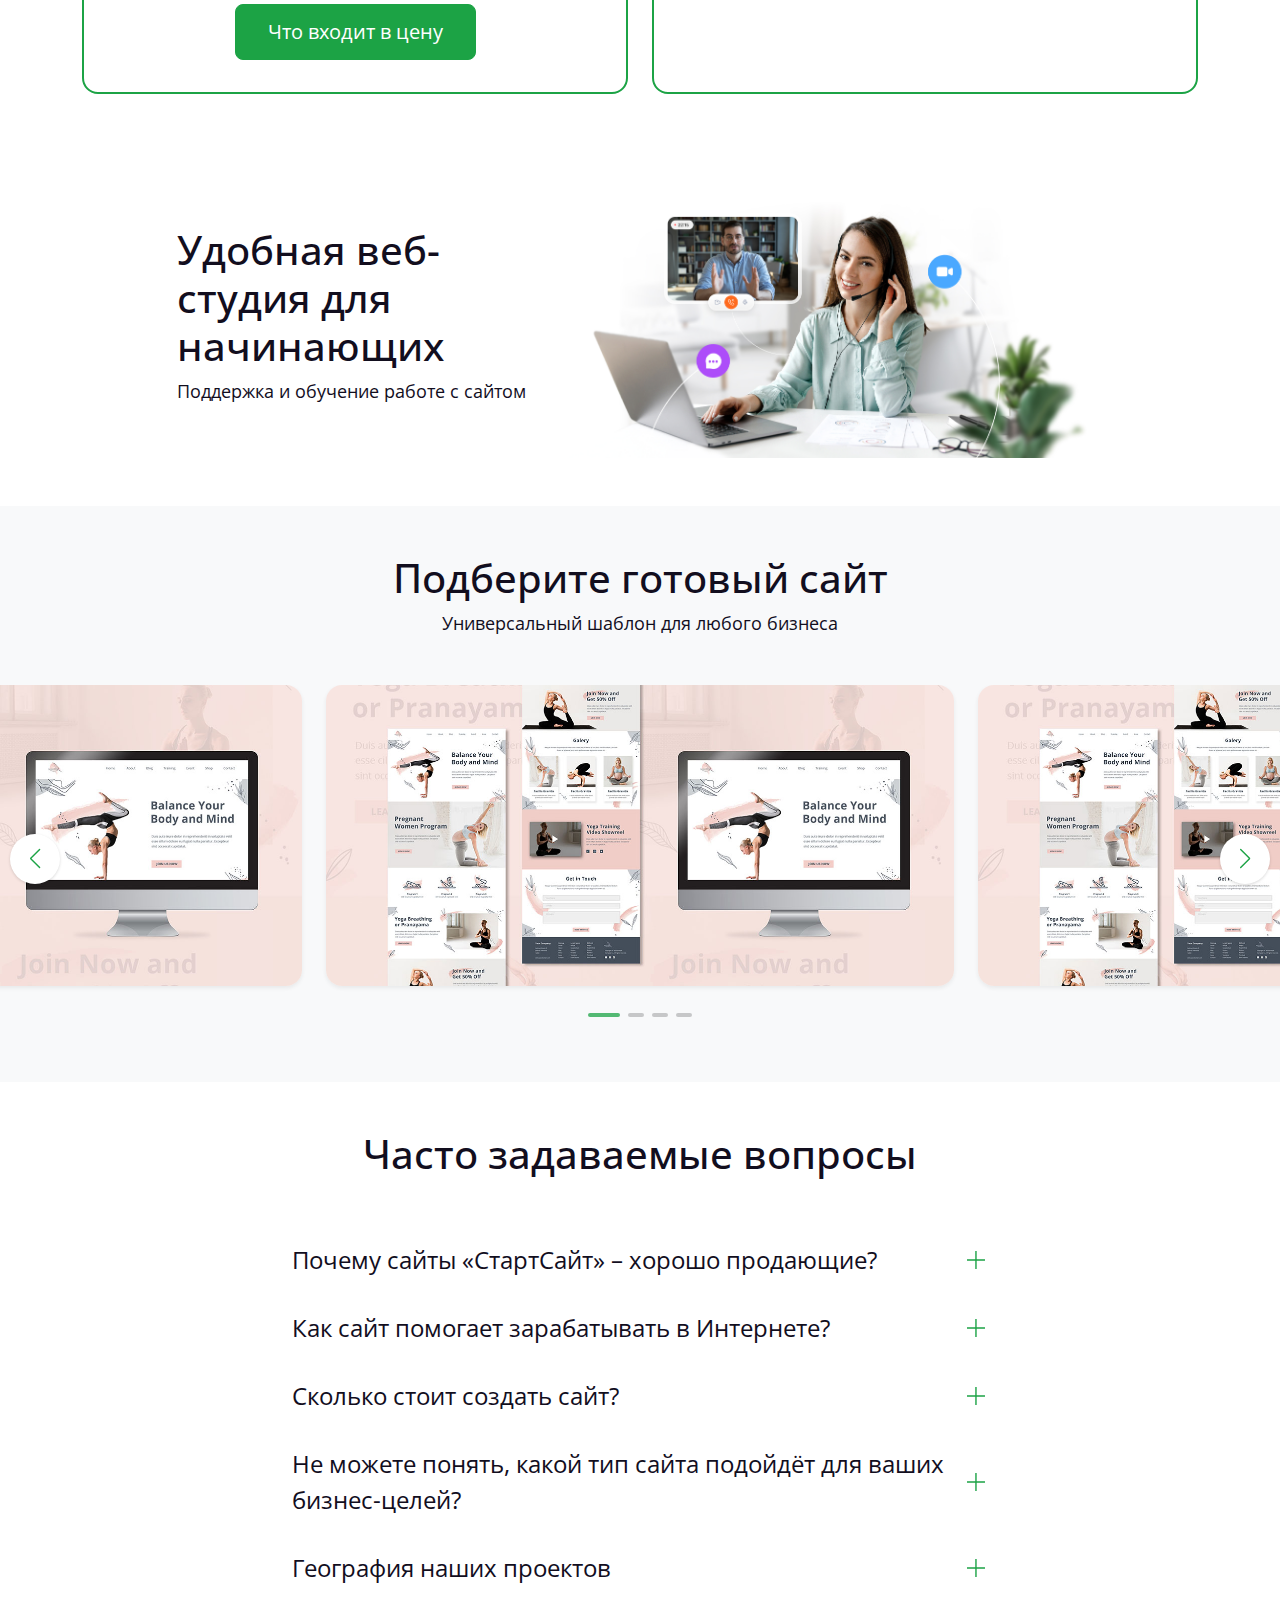
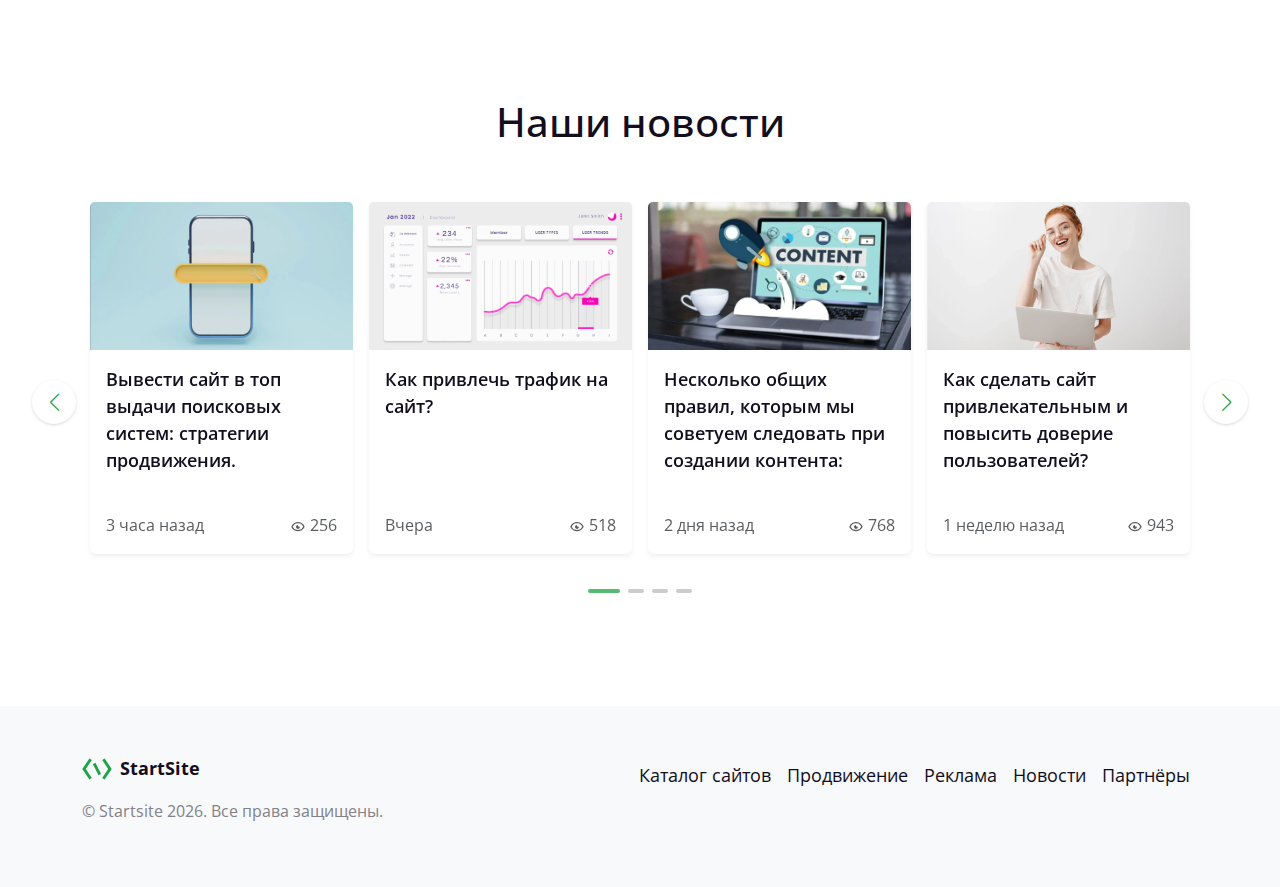
==== commit 1460761f: "content add" ====
--- a/index.html
+++ b/index.html
@@ -249,11 +249,6 @@
                         </div>
                     </div>
                 </div>
-                <!-- <div class="row justify-content-center">
-                    <div class="col-lg-8">
-                        
-                    </div>
-                </div> -->
             </div>
             <div class="swiper portfolioSwiper">
                 <div class="swiper-wrapper mb-5">
@@ -278,8 +273,8 @@
                         </a>
                     </div>
                 </div>
-                <div class="swiper-button-next d-none d-lg-flex"></div>
-                <div class="swiper-button-prev d-none d-lg-flex"></div>
+                <div class="swiper-button-next d-none d-lg-flex" id="portfolioSwiper-next"></div>
+                <div class="swiper-button-prev d-none d-lg-flex" id="portfolioSwiper-prev"></div>
                 <div class="swiper-pagination"></div>
             </div>
         </section>
@@ -436,105 +431,111 @@
             </div>
         </section>
 
-        <!-- Блог -->
+        <!-- Новости -->
         <section class="section py-5">
             <div class="container">
                 <div class="row justify-content-center">
                     <div class="col-lg-10">
                         <div class="text-center mb-5">
-                            <h2 class="h1">Блог</h2>
-                        </div>
-                    </div>
-                </div>
-                <div class="row gy-4 row-cols-1 row-cols-md-2 row-cols-lg-4">
-                    <div class="col">
-                        <div class="card card-blog shadow-sm h-100">
-                            <a class="hover-shine" href="blog-item.html">
-                                <img class="card-img-top" src="img/blog-card-01.webp" alt="Image">
-                            </a>
-                            <div class="card-body">
-                                <p class="card-title">
-                                    <a class="text-decoration-none" href="blog-item.html">Несколько общих правил,
-                                        которым мы советуем следовать при создании контента</a>
-                                </p>
-                            </div>
-                            <div class="card-footer">
-                                <div class="d-flex align-items-center justify-content-between">
-                                    <span class="small text-muted">1 час назад</span>
-                                    <div class="d-flex align-items-center">
-                                        <i class="bx bx-show-alt small text-muted mt-1 me-1"></i>
-                                        <span class="small text-muted">17</span>
-                                    </div>
-                                </div>
-                            </div>
-                        </div>
-                    </div>
-                    <div class="col">
-                        <div class="card card-blog shadow-sm h-100">
-                            <a class="hover-shine" href="blog-item.html">
-                                <img class="card-img-top" src="img/blog-card-03.webp" alt="Image">
-                            </a>
-                            <div class="card-body">
-                                <p class="card-title">
-                                    <a class="text-decoration-none" href="blog-item.html">Как привлечь трафик на
-                                        сайт?</a>
-                                </p>
-                            </div>
-                            <div class="card-footer">
-                                <div class="d-flex align-items-center justify-content-between">
-                                    <span class="small text-muted">Вчера</span>
-                                    <div class="d-flex align-items-center">
-                                        <i class="bx bx-show-alt small text-muted mt-1 me-1"></i>
-                                        <span class="small text-muted">35</span>
-                                    </div>
-                                </div>
-                            </div>
-                        </div>
-                    </div>
-                    <div class="col">
-                        <div class="card card-blog shadow-sm h-100">
-                            <a class="hover-shine" href="blog-item.html">
-                                <img class="card-img-top" src="img/blog-card-02.webp" alt="Image">
-                            </a>
-                            <div class="card-body">
-                                <p class="card-title">
-                                    <a class="text-decoration-none" href="blog-item.html">Вывести сайт в топ выдачи
-                                        поисковых систем: стратегии продвижения.</a>
-                                </p>
-                            </div>
-                            <div class="card-footer">
-                                <div class="d-flex align-items-center justify-content-between">
-                                    <span class="small text-muted">2 дня назад</span>
-                                    <div class="d-flex align-items-center">
-                                        <i class="bx bx-show-alt small text-muted mt-1 me-1"></i>
-                                        <span class="small text-muted">97</span>
-                                    </div>
-                                </div>
-                            </div>
-                        </div>
-                    </div>
-                    <div class="col">
-                        <div class="card card-blog shadow-sm h-100">
-                            <a class="hover-shine" href="blog-item.html">
-                                <img class="card-img-top" src="img/blog-card-06.webp" alt="Image">
-                            </a>
-                            <div class="card-body">
-                                <p class="card-title">
-                                    <a class="text-decoration-none" href="blog-item.html">С наступившим Новым годом и
-                                        Рождеством!</a>
-                                </p>
-                            </div>
-                            <div class="card-footer">
-                                <div class="d-flex align-items-center justify-content-between">
-                                    <span class="small text-muted">2 недели назад</span>
-                                    <div class="d-flex align-items-center">
-                                        <i class="bx bx-show-alt small text-muted mt-1 me-1"></i>
-                                        <span class="small text-muted">170</span>
-                                    </div>
-                                </div>
-                            </div>
-                        </div>
-                    </div>
+                            <h2 class="h1">Наши новости</h2>
+                        </div>
+                    </div>
+                </div>
+                <div class="position-relative">
+                    <div class="swiper relatedPosts navigation-outside">
+                        <div class="swiper-wrapper mb-5">
+                            <div class="swiper-slide h-auto p-2">
+                                <article class="card card-blog shadow-sm h-100">
+                                    <a class="hover-shine" href="blog-item.html">
+                                        <img class="card-img-top" src="img/blog-card-01.webp" alt="Image">
+                                    </a>
+                                    <div class="card-body">
+                                        <p class="card-title">
+                                            <a class="text-decoration-none" href="blog-item.html">Вывести сайт в топ
+                                                выдачи поисковых систем: стратегии продвижения.</a>
+                                        </p>
+                                    </div>
+                                    <div class="card-footer">
+                                        <div class="d-flex align-items-center justify-content-between">
+                                            <span class="small text-muted">3 часа назад</span>
+                                            <div class="d-flex align-items-center">
+                                                <i class="bx bx-show-alt small text-muted mt-1 me-1"></i>
+                                                <span class="small text-muted">256</span>
+                                            </div>
+                                        </div>
+                                    </div>
+                                </article>
+                            </div>
+                            <div class="swiper-slide h-auto p-2">
+                                <article class="card card-blog shadow-sm h-100">
+                                    <a class="hover-shine" href="blog-item.html">
+                                        <img class="card-img-top" src="img/blog-card-02.webp" alt="Image">
+                                    </a>
+                                    <div class="card-body">
+                                        <p class="card-title">
+                                            <a class="text-decoration-none" href="blog-item.html">Как привлечь трафик на
+                                                сайт?</a>
+                                        </p>
+                                    </div>
+                                    <div class="card-footer">
+                                        <div class="d-flex align-items-center justify-content-between">
+                                            <span class="small text-muted">Вчера</span>
+                                            <div class="d-flex align-items-center">
+                                                <i class="bx bx-show-alt small text-muted mt-1 me-1"></i>
+                                                <span class="small text-muted">518</span>
+                                            </div>
+                                        </div>
+                                    </div>
+                                </article>
+                            </div>
+                            <div class="swiper-slide h-auto p-2">
+                                <article class="card card-blog shadow-sm h-100">
+                                    <a class="hover-shine" href="blog-item.html">
+                                        <img class="card-img-top" src="img/blog-card-03.webp" alt="Image">
+                                    </a>
+                                    <div class="card-body">
+                                        <p class="card-title">
+                                            <a class="text-decoration-none" href="blog-item.html">Несколько общих
+                                                правил, которым мы советуем следовать при создании контента:</a>
+                                        </p>
+                                    </div>
+                                    <div class="card-footer">
+                                        <div class="d-flex align-items-center justify-content-between">
+                                            <span class="small text-muted">2 дня назад</span>
+                                            <div class="d-flex align-items-center">
+                                                <i class="bx bx-show-alt small text-muted mt-1 me-1"></i>
+                                                <span class="small text-muted">768</span>
+                                            </div>
+                                        </div>
+                                    </div>
+                                </article>
+                            </div>
+                            <div class="swiper-slide h-auto p-2">
+                                <article class="card card-blog shadow-sm h-100">
+                                    <a class="hover-shine" href="blog-item.html">
+                                        <img class="card-img-top" src="img/blog-card-04.webp" alt="Image">
+                                    </a>
+                                    <div class="card-body">
+                                        <p class="card-title">
+                                            <a class="text-decoration-none" href="blog-item.html">Как сделать сайт привлекательным и повысить доверие пользователей?</a>
+                                        </p>
+                                    </div>
+                                    <div class="card-footer">
+                                        <div class="d-flex align-items-center justify-content-between">
+                                            <span class="small text-muted">1 неделю назад</span>
+                                            <div class="d-flex align-items-center">
+                                                <i class="bx bx-show-alt small text-muted mt-1 me-1"></i>
+                                                <span class="small text-muted">943</span>
+                                            </div>
+                                        </div>
+                                    </div>
+                                </article>
+                            </div>
+                        </div>
+                        <div class="swiper-pagination"></div>
+                    </div>
+                    <div class="swiper-button-next d-none d-lg-flex" id="relatedPosts-next"></div>
+                    <div class="swiper-button-prev d-none d-lg-flex" id="relatedPosts-prev"></div>
                 </div>
             </div>
         </section>
@@ -551,7 +552,7 @@
                             <li class="nav-item"><a href="#" class="nav-link px-2">Каталог сайтов</a></li>
                             <li class="nav-item"><a href="#" class="nav-link px-2">Продвижение</a></li>
                             <li class="nav-item"><a href="#" class="nav-link px-2">Реклама</a></li>
-                            <li class="nav-item"><a href="#" class="nav-link px-2">Блог</a></li>
+                            <li class="nav-item"><a href="#" class="nav-link px-2">Новости</a></li>
                             <li class="nav-item"><a href="#" class="nav-link px-2">Партнёры</a></li>
                         </ul>
                     </div>
--- a/css/style.css
+++ b/css/style.css
@@ -50,7 +50,7 @@
     --bs-body-font-family: 'Open Sans', sans-serif;
     --bs-body-font-size: 1.125rem;
     --bs-body-font-weight: 400;
-    --bs-body-line-height: 1.2;
+    --bs-body-line-height: 1.5;
     --bs-body-color: #120e1e;
     --bs-body-bg: #fff;
     --bs-border-color: #dee2e6;
@@ -411,6 +411,14 @@
 
 .z-index-5 {
     z-index: 5;
+}
+
+.w-100 {
+    width: 100% !important;
+}
+
+.w-auto {
+    width: auto !important;
 }
 
 .nav {
@@ -714,6 +722,17 @@
     --bs-accordion-btn-icon-transform: rotate(-225deg);
 }
 
+.card.card-portfolio {
+    --bs-link-color-rgb: 18, 14, 30;
+    --bs-link-hover-color-rgb: 28, 163, 69;
+    --bs-card-border-width: 0;
+    --bs-card-cap-padding-y: 1rem;
+}
+
+.card.card-portfolio .card-title {
+    font-weight: 400;
+}
+
 
 /*//////////////////////////////////////////////////////////////////
 [ + MEDIA ]*/
@@ -723,6 +742,14 @@
 @media (min-width: 768px) {}
 
 @media (min-width: 992px) {
+
+    .w-lg-100 {
+        width: 100% !important;
+    }
+    
+    .w-lg-auto {
+        width: auto !important;
+    }
 
     .navbar-expand-lg .navbar-nav .nav-link.active,
     .navbar-expand-lg .navbar-nav .show>.nav-link {
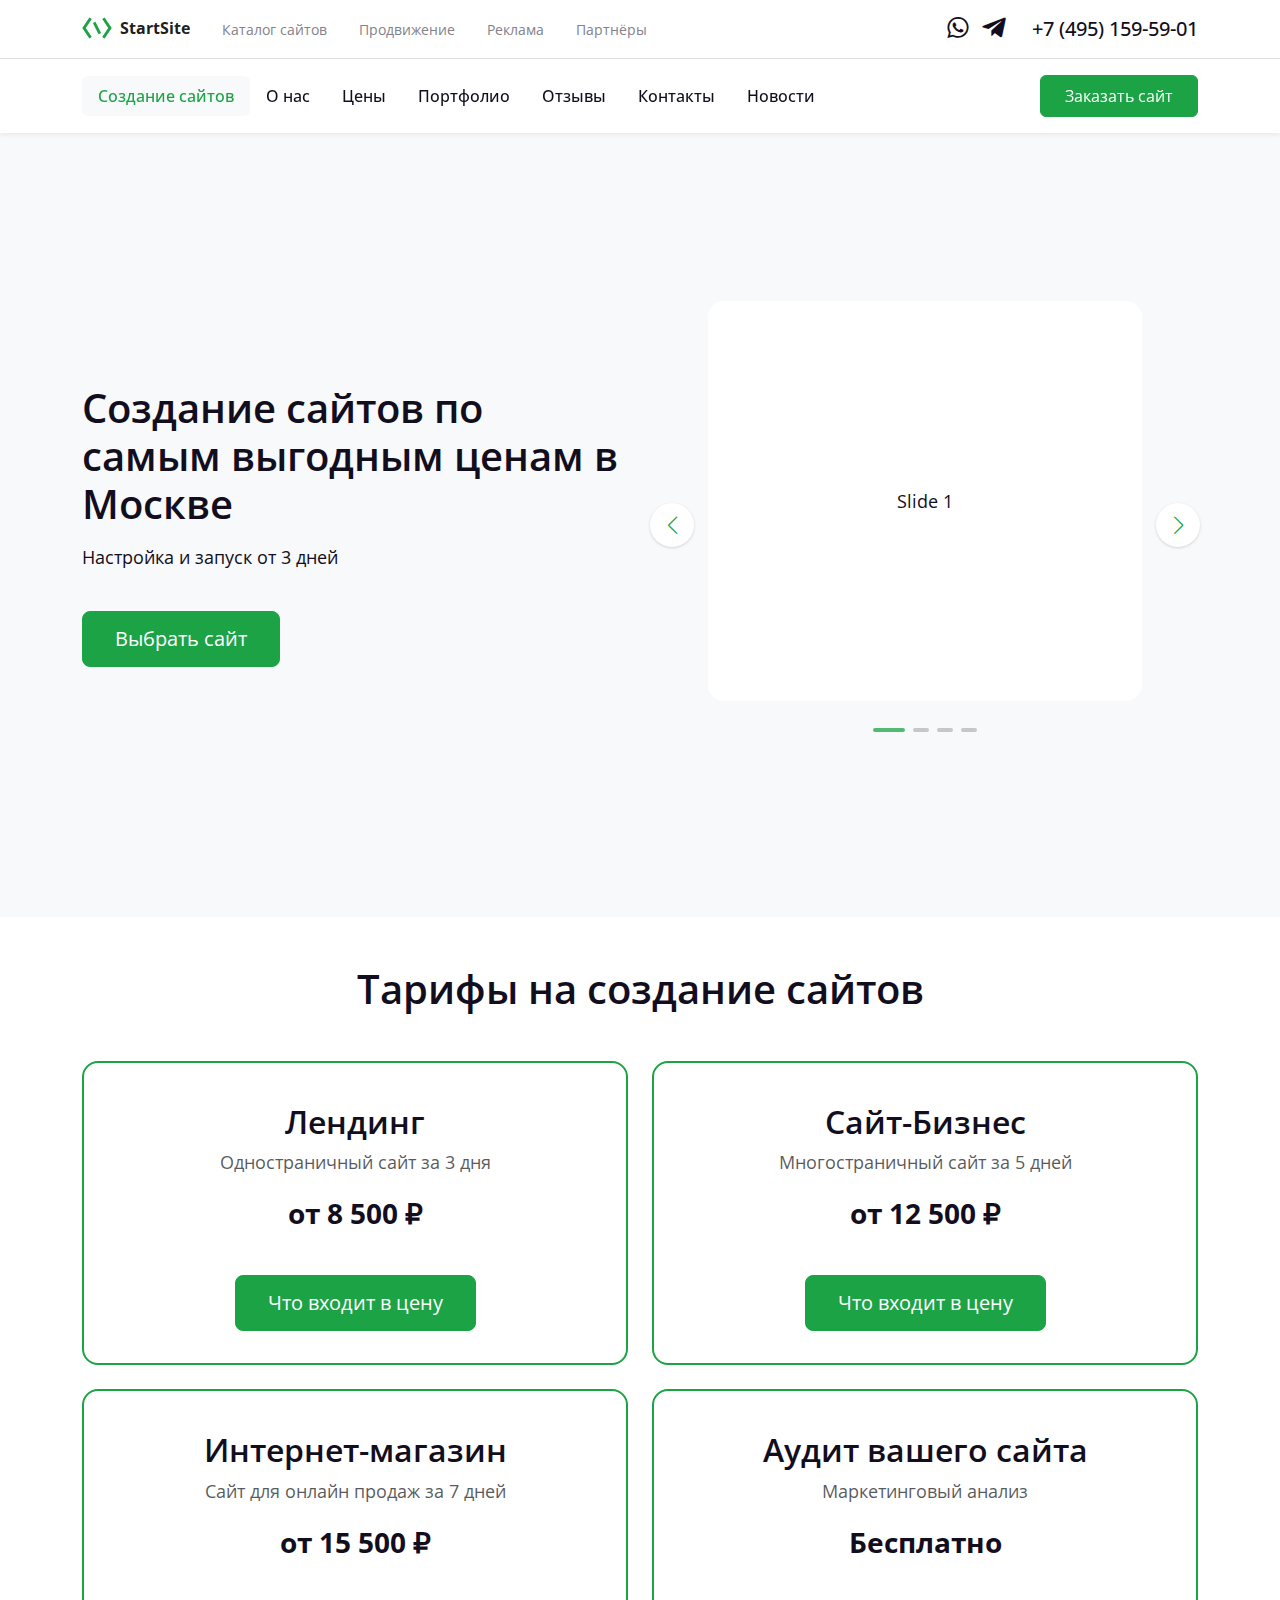
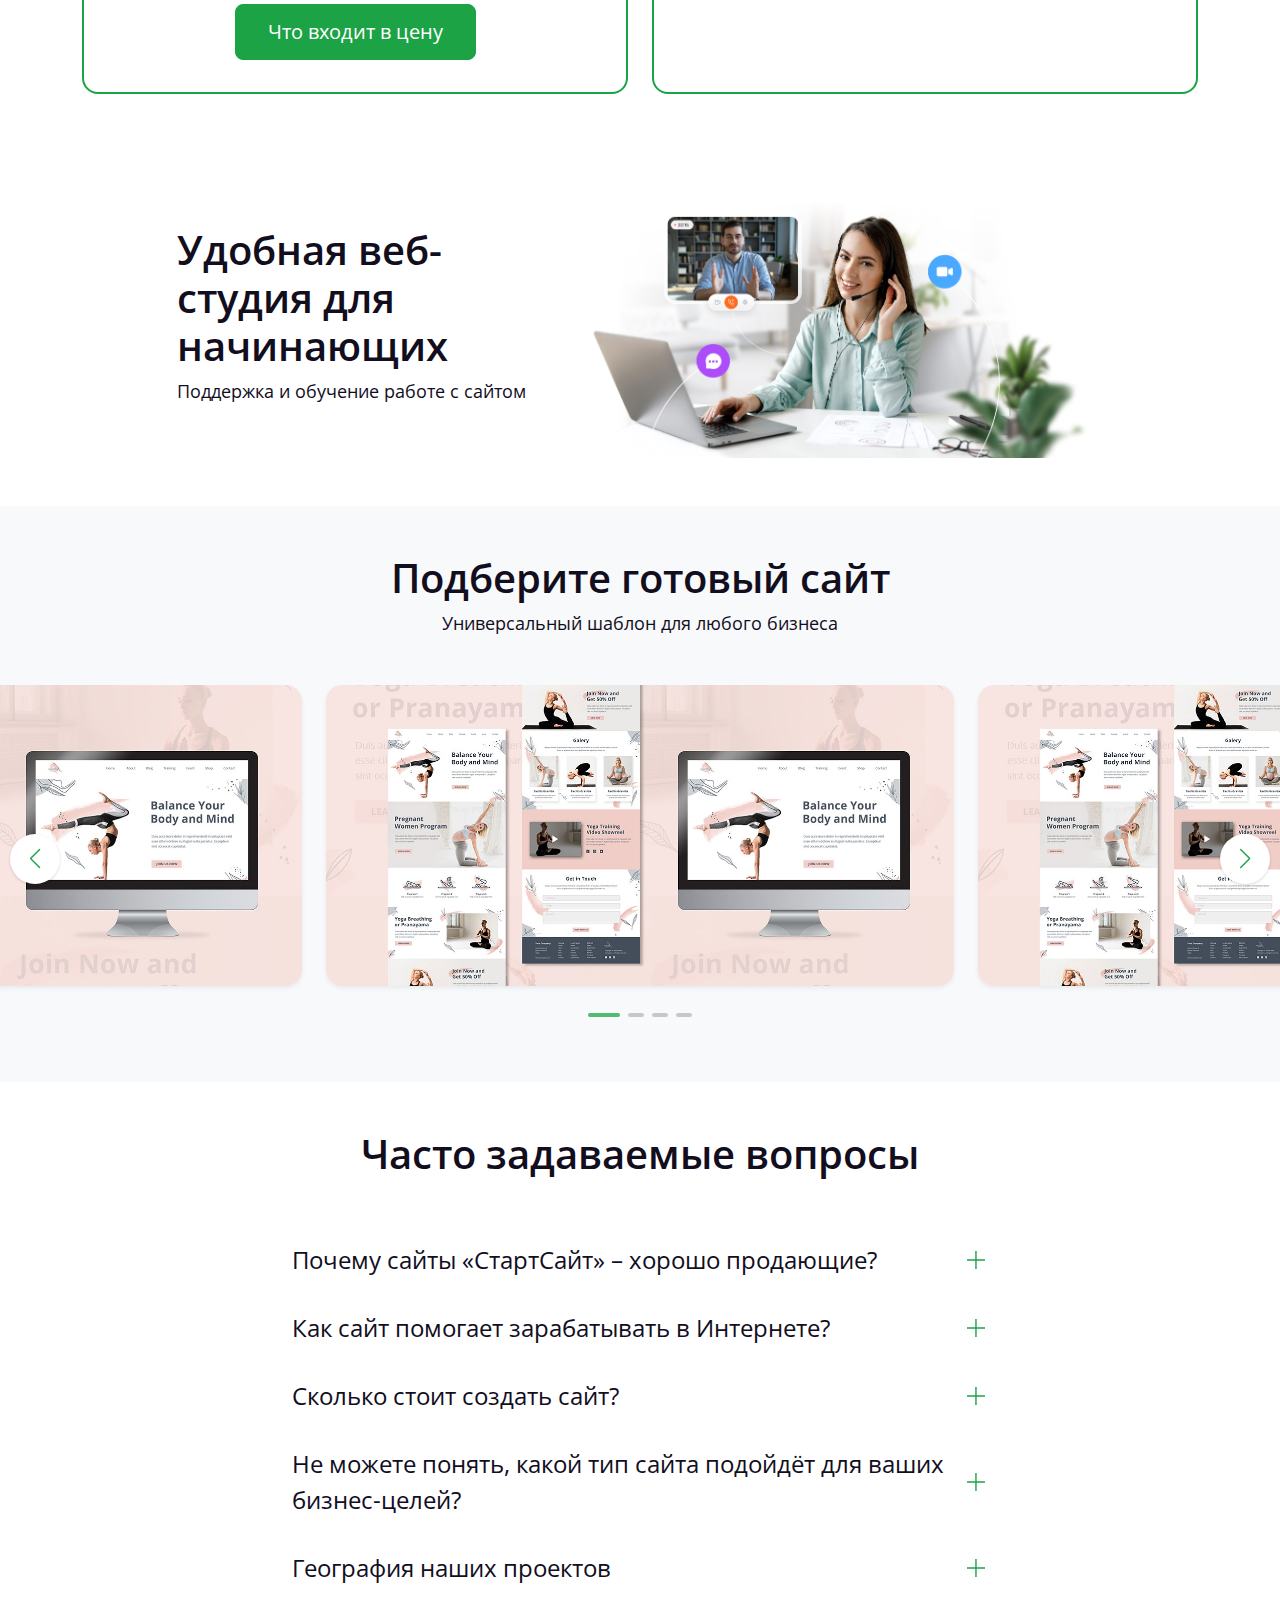
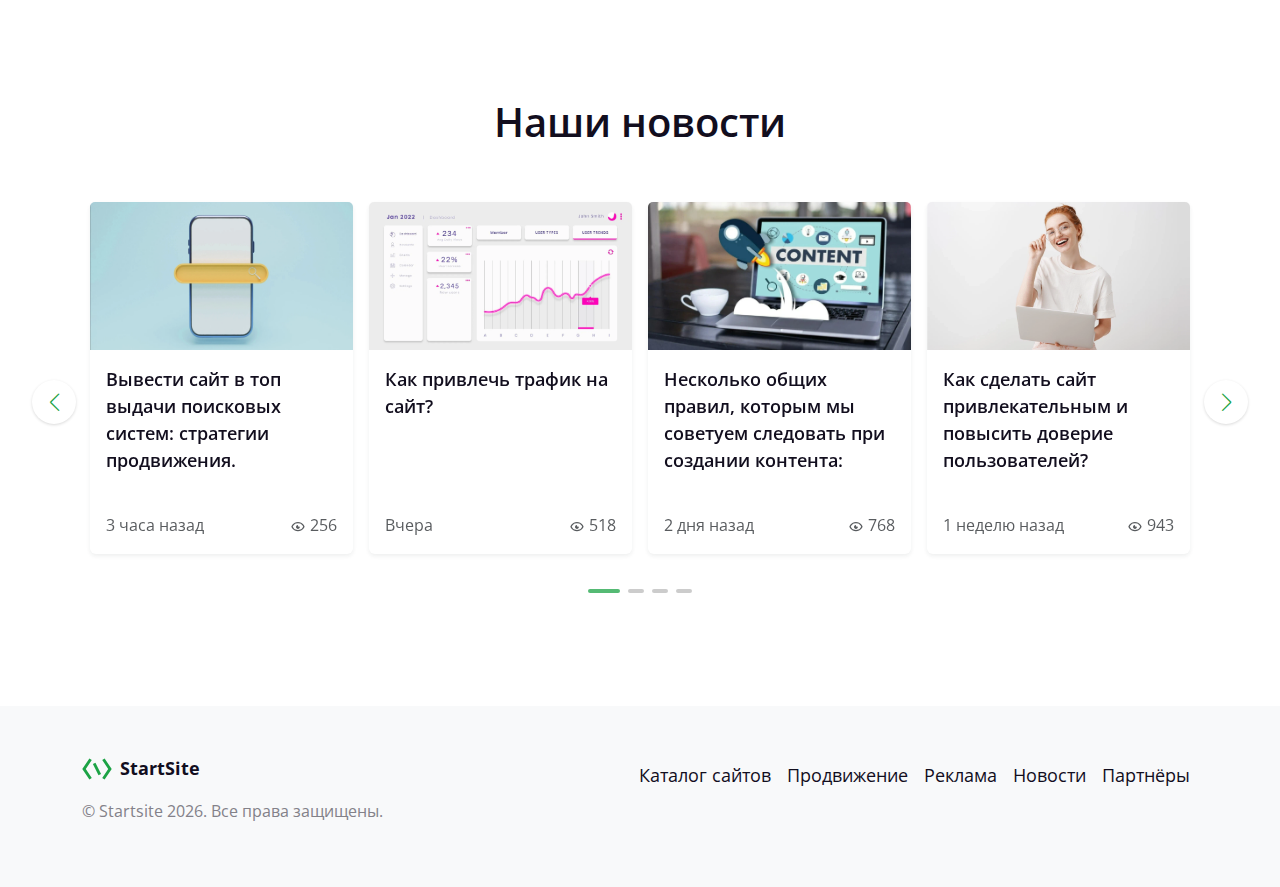
==== commit 9da12222: "add content" ====
--- a/index.html
+++ b/index.html
@@ -26,7 +26,7 @@
                 </a>
             </div>
             <ul class="nav me-auto">
-                <li class="nav-item"><a class="nav-link active" href="shop.html">Каталог сайтов</a></li>
+                <li class="nav-item"><a class="nav-link" href="shop.html">Каталог сайтов</a></li>
                 <li class="nav-item"><a class="nav-link" href="seo.html">Продвижение</a></li>
                 <li class="nav-item"><a class="nav-link" href="promotion.html">Реклама</a></li>
                 <li class="nav-item"><a class="nav-link" href="partners.html">Партнёры</a></li>
@@ -94,7 +94,7 @@
                         <div class="text-center text-lg-start">
                             <h1 class="h1 mb-3">Создание сайтов по самым выгодным ценам в Москве</h1>
                             <p>Настройка и запуск от 3 дней</p>
-                            <button type="button" class="btn btn-primary btn-lg mt-4">Выбрать сайт</button>
+                            <a class="btn btn-primary btn-lg mt-4" href="shop.html">Выбрать сайт</a>
                         </div>
                     </div>
                     <div class="col-lg-6">
@@ -142,7 +142,7 @@
         <section class="section py-5">
             <div class="container">
                 <div class="row justify-content-center">
-                    <div class="col-lg-10">
+                    <div class="col-lg-8">
                         <div class="text-center mb-5">
                             <h2 class="h1">Тарифы на создание сайтов</h2>
                         </div>
@@ -161,8 +161,7 @@
                                 </div>
                             </div>
                             <div class="card-footer text-center">
-                                <button type="button" class="btn btn-primary btn-lg" data-bs-toggle="modal"
-                                    data-bs-target="#feedbackFormModal">Что входит в цену</button>
+                                <a class="btn btn-primary btn-lg" href="price.html">Что входит в цену</a>
                             </div>
                         </div>
                     </div>
@@ -178,8 +177,7 @@
                                 </div>
                             </div>
                             <div class="card-footer text-center">
-                                <button type="button" class="btn btn-primary btn-lg" data-bs-toggle="modal"
-                                    data-bs-target="#feedbackFormModal">Что входит в цену</button>
+                                <a class="btn btn-primary btn-lg" href="price.html">Что входит в цену</a>
                             </div>
                         </div>
                     </div>
@@ -195,8 +193,7 @@
                                 </div>
                             </div>
                             <div class="card-footer text-center">
-                                <button type="button" class="btn btn-primary btn-lg" data-bs-toggle="modal"
-                                    data-bs-target="#feedbackFormModal">Что входит в цену</button>
+                                <a class="btn btn-primary btn-lg" href="price.html">Что входит в цену</a>
                             </div>
                         </div>
                     </div>
@@ -211,10 +208,6 @@
                                     <p class="fs-3 fw-700">Бесплатно</p>
                                 </div>
                             </div>
-                            <!-- <div class="card-footer text-center">
-                                <button type="button" class="btn btn-primary btn-lg" data-bs-toggle="modal"
-                                    data-bs-target="#feedbackFormModal">Что входит в цену</button>
-                            </div> -->
                         </div>
                     </div>
                 </div>
@@ -242,7 +235,7 @@
         <section class="section py-5 bg-light">
             <div class="container">
                 <div class="row justify-content-center">
-                    <div class="col-lg-10">
+                    <div class="col-lg-8">
                         <div class="text-center mb-5">
                             <h2 class="h1">Подберите готовый сайт</h2>
                             <p>Универсальный шаблон для любого бизнеса</p>
@@ -253,22 +246,22 @@
             <div class="swiper portfolioSwiper">
                 <div class="swiper-wrapper mb-5">
                     <div class="swiper-slide">
-                        <a href="#">
+                        <a href="portfolio-item.html">
                             <img class="w-100 rounded-4 shadow-sm" src="img/portfolio-01.jpg" alt="">
                         </a>
                     </div>
                     <div class="swiper-slide">
-                        <a href="#">
+                        <a href="portfolio-item.html">
                             <img class="w-100 rounded-4 shadow-sm" src="img/portfolio-01.jpg" alt="">
                         </a>
                     </div>
                     <div class="swiper-slide">
-                        <a href="#">
+                        <a href="portfolio-item.html">
                             <img class="w-100 rounded-4 shadow-sm" src="img/portfolio-01.jpg" alt="">
                         </a>
                     </div>
                     <div class="swiper-slide">
-                        <a href="#">
+                        <a href="portfolio-item.html">
                             <img class="w-100 rounded-4 shadow-sm" src="img/portfolio-01.jpg" alt="">
                         </a>
                     </div>
@@ -283,7 +276,7 @@
         <section class="section py-5">
             <div class="container">
                 <div class="row justify-content-center">
-                    <div class="col-lg-10">
+                    <div class="col-lg-8">
                         <div class="text-center mb-5">
                             <h2 class="h1">Часто задаваемые вопросы</h2>
                         </div>
@@ -435,7 +428,7 @@
         <section class="section py-5">
             <div class="container">
                 <div class="row justify-content-center">
-                    <div class="col-lg-10">
+                    <div class="col-lg-8">
                         <div class="text-center mb-5">
                             <h2 class="h1">Наши новости</h2>
                         </div>
--- a/css/style.css
+++ b/css/style.css
@@ -92,17 +92,13 @@
 h1,
 .h1 {
     font-family: var(--ff-main);
-    font-weight: var(--fw-medium);
+    font-weight: 600;
 }
 
 /*//////////////////////////////////////////////////////////////////
 [ + LINKS ]*/
 
 a {
-    text-decoration: none;
-}
-
-.breadcrumb a {
     text-decoration: none;
 }
 
@@ -419,6 +415,10 @@
 
 .w-auto {
     width: auto !important;
+}
+
+.mt-n5 {
+    margin-top: -3rem;
 }
 
 .nav {
@@ -590,10 +590,6 @@
     --bs-card-img-overlay-padding: 1rem;
     --bs-card-group-margin: 0.75rem;
     word-wrap: normal;
-}
-
-.breadcrumb {
-    margin-bottom: 0;
 }
 
 /*//////////////////////////////////////////////////////////////////
@@ -733,6 +729,16 @@
     font-weight: 400;
 }
 
+.card.card-personal {
+    --bs-card-border-width: 0;
+    --bs-card-cap-padding-y: 1rem;
+}
+
+.card.card-testimonials {
+    --bs-card-border-width: 0;
+    --bs-card-cap-padding-y: 1rem;
+}
+
 
 /*//////////////////////////////////////////////////////////////////
 [ + MEDIA ]*/
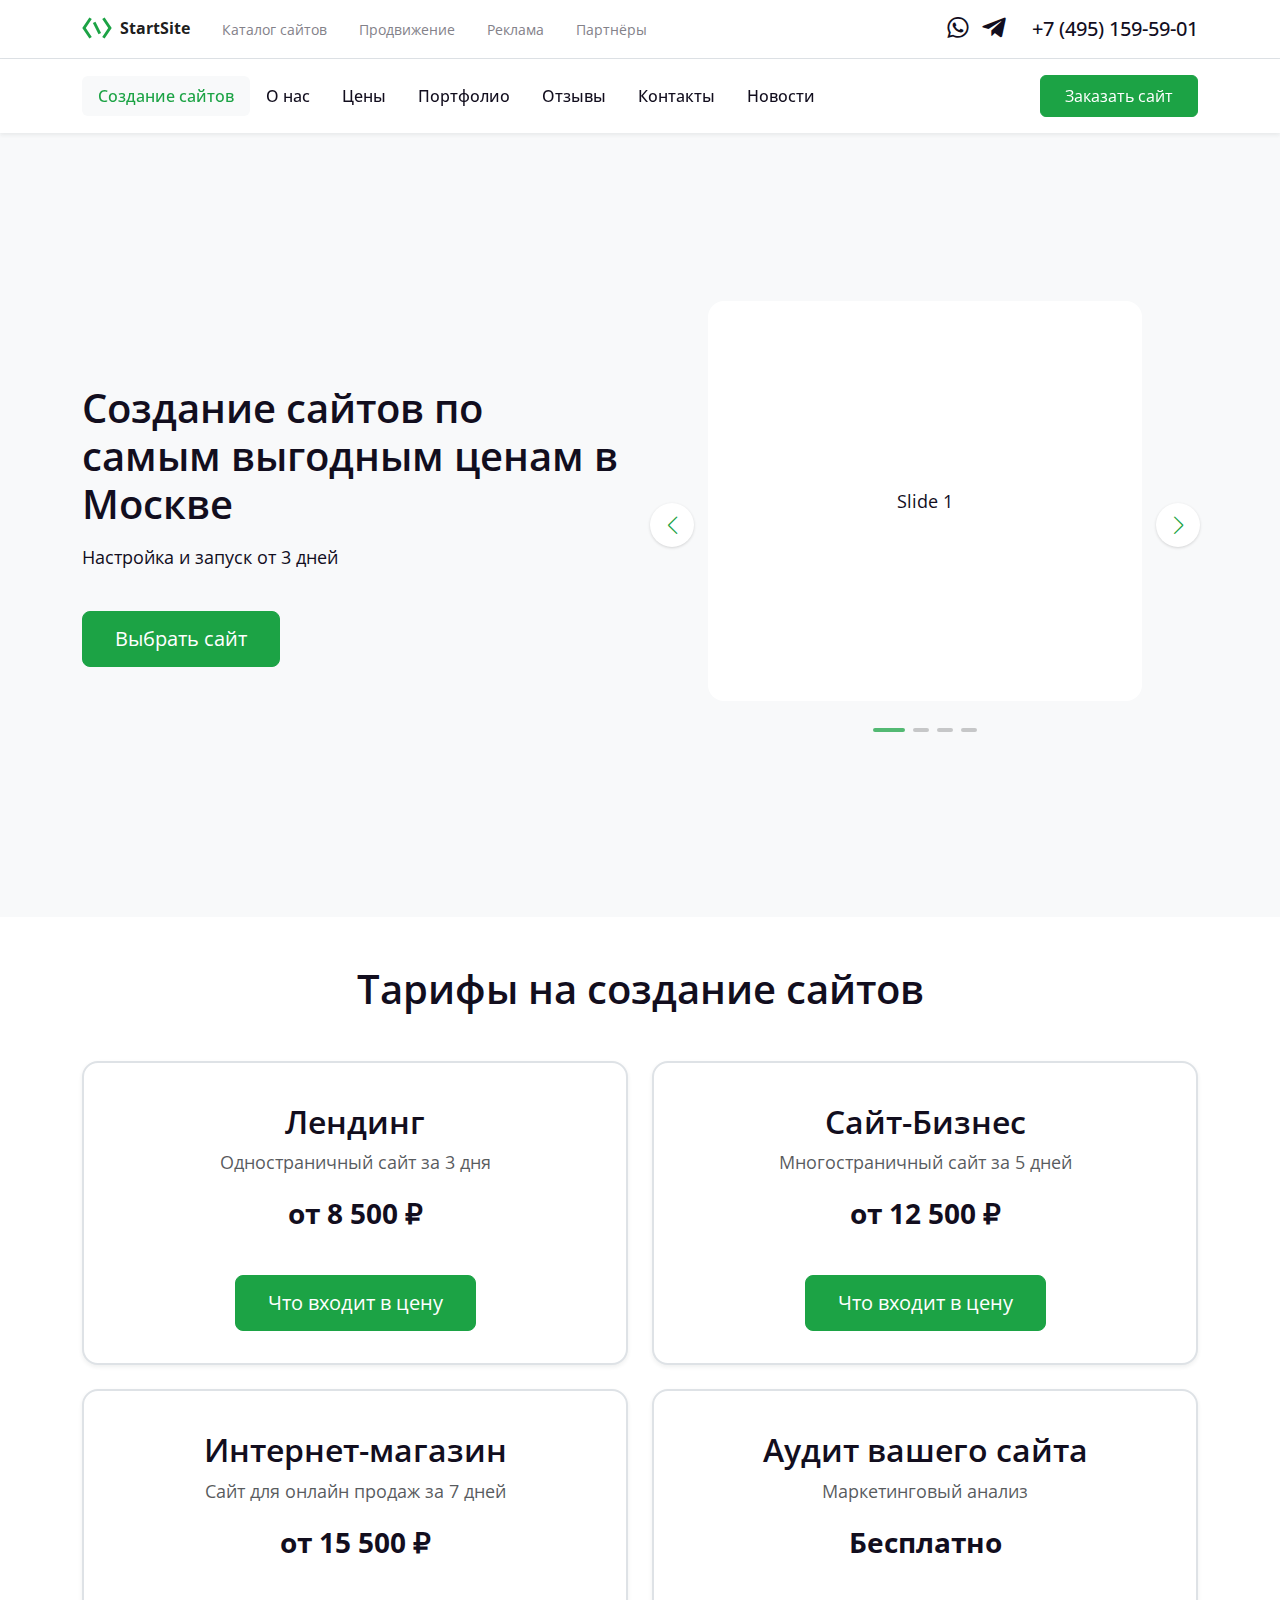
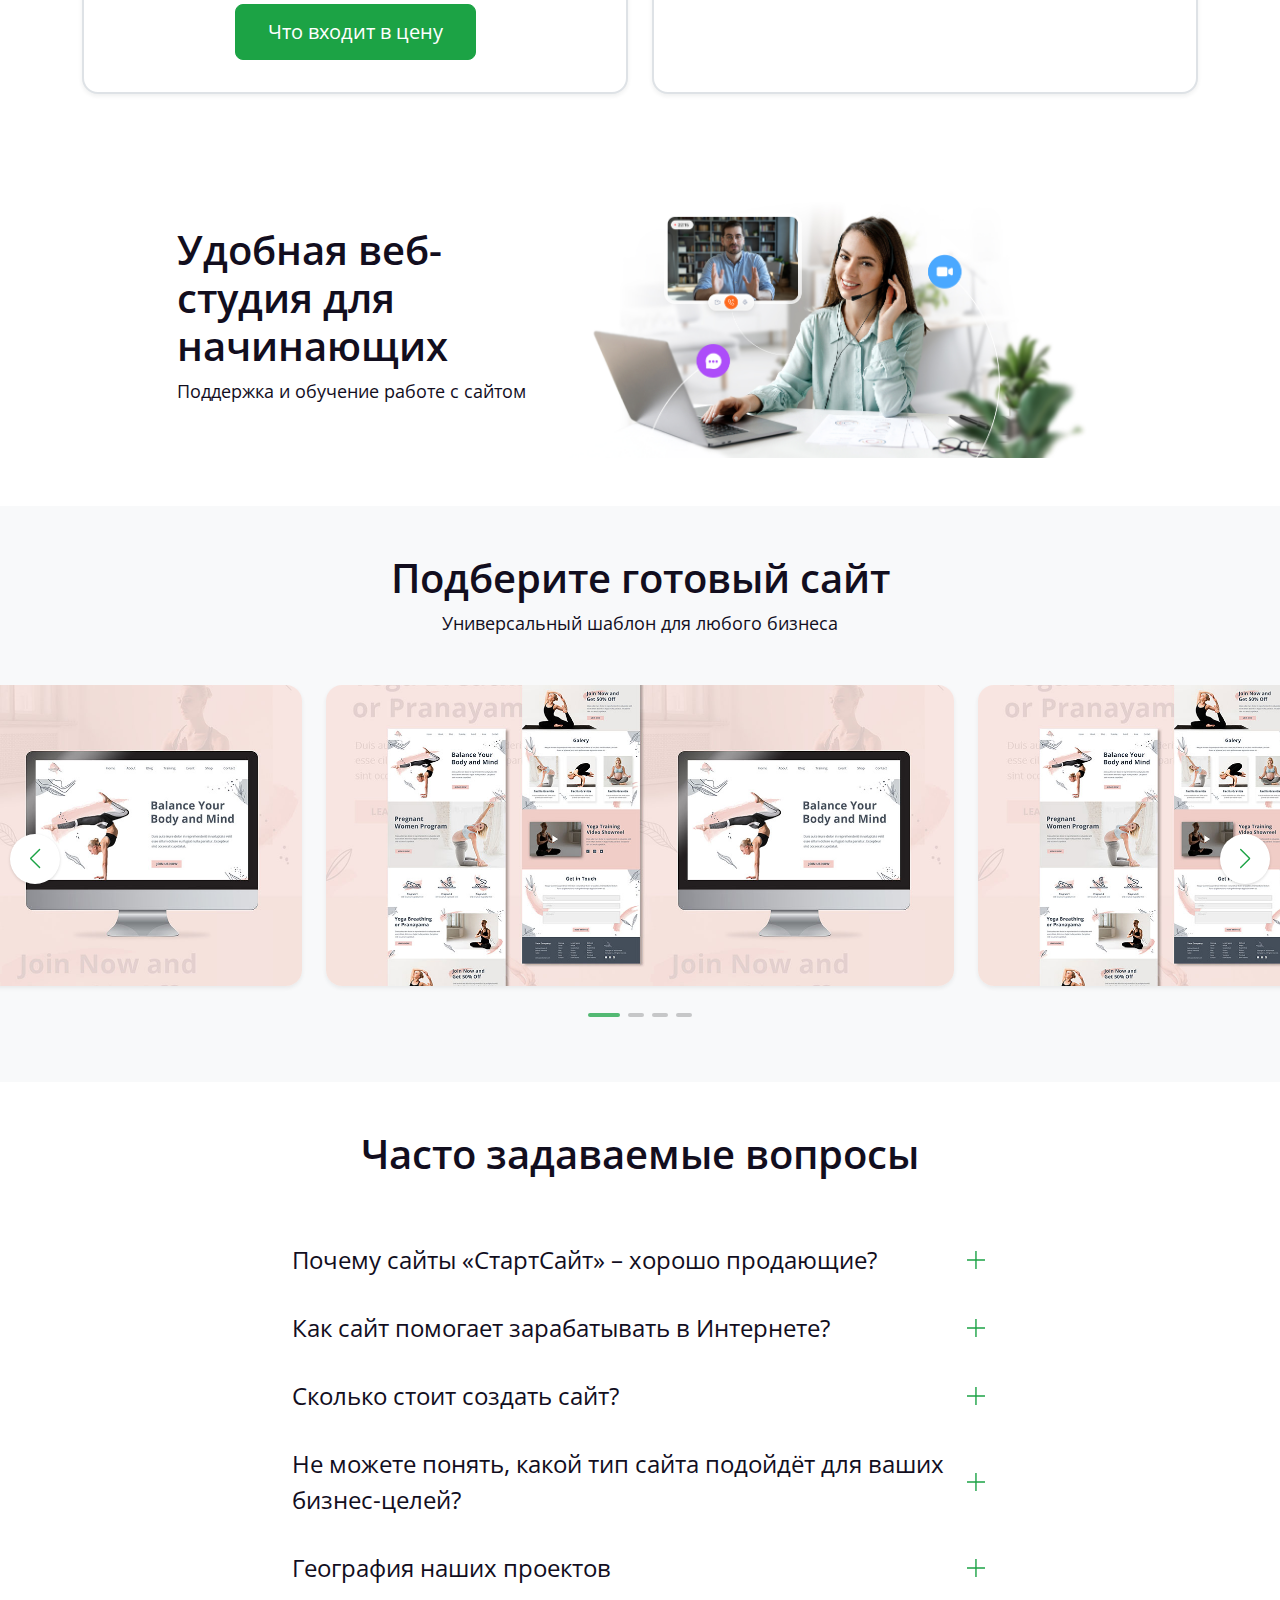
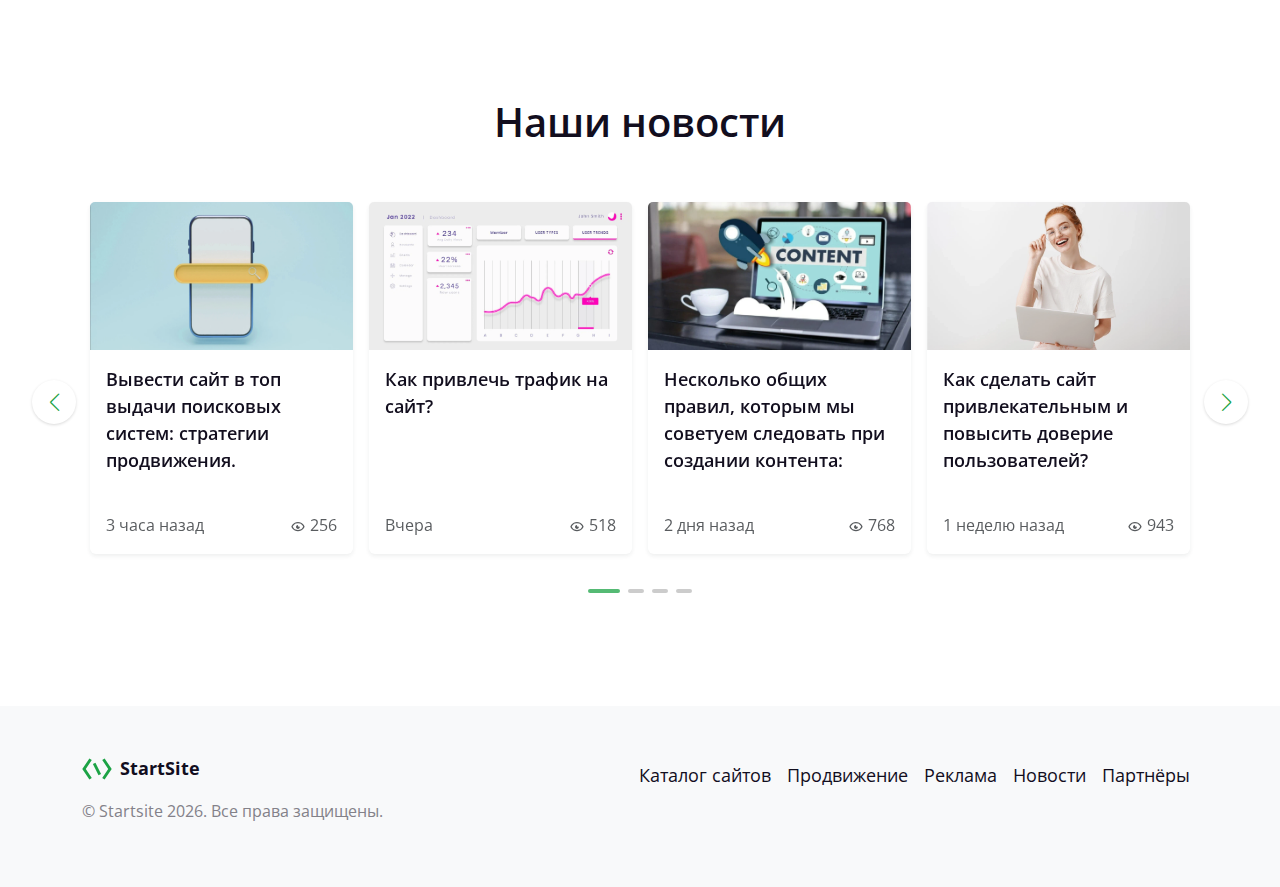
==== commit f4320dda: "fix cards" ====
--- a/index.html
+++ b/index.html
@@ -33,10 +33,13 @@
             </ul>
             <div class="d-flex align-items-center">
                 <div class="d-flex me-3">
-                    <a class="color-black color-primary-1-hover fs-3 me-2" href="tel:+74951595901"><i class="bx bxl-whatsapp"></i></a>
-                    <a class="color-black color-primary-1-hover fs-3 me-2" href="tel:+74951595901"><i class="bx bxl-telegram"></i></a>
-                </div>
-                <a class="color-black color-primary-1-hover fs-5 fw-medium" href="tel:+74951595901">+7 (495) 159-59-01</a>
+                    <a class="color-black color-primary-1-hover fs-3 me-2" href="tel:+74951595901"><i
+                            class="bx bxl-whatsapp"></i></a>
+                    <a class="color-black color-primary-1-hover fs-3 me-2" href="tel:+74951595901"><i
+                            class="bx bxl-telegram"></i></a>
+                </div>
+                <a class="color-black color-primary-1-hover fs-5 fw-medium" href="tel:+74951595901">+7 (495)
+                    159-59-01</a>
             </div>
         </div>
     </section>
@@ -65,7 +68,7 @@
                         <button type="button" class="btn-close" data-bs-dismiss="offcanvas" aria-label="Close"></button>
                     </div>
                     <div class="offcanvas-body">
-                        <ul class="navbar-nav me-auto">
+                        <ul class="navbar-nav me-auto mb-4 mb-lg-0">
                             <li class="nav-item"><a class="nav-link active" href="index.html">Создание сайтов</a></li>
                             <li class="nav-item"><a class="nav-link" href="about.html">О нас</a></li>
                             <li class="nav-item"><a class="nav-link" href="price.html">Цены</a></li>
@@ -74,16 +77,52 @@
                             <li class="nav-item"><a class="nav-link" href="contacts.html">Контакты</a></li>
                             <li class="nav-item"><a class="nav-link" href="blog.html">Новости</a></li>
                         </ul>
-                    </div>
-                </div>
-
-                <button type="button" class="btn btn-primary d-none d-lg-block ms-4" data-bs-toggle="modal" data-bs-target="#mainForm">Заказать сайт</button>
+
+                        <div class="d-lg-none mb-4 mb-lg-0">
+                            <ul class="mobile-second-nav nav flex-column">
+                                <li class="nav-item"><a class="nav-link" href="shop.html">Каталог сайтов</a></li>
+                                <li class="nav-item"><a class="nav-link" href="#">Продвижение</a></li>
+                                <li class="nav-item"><a class="nav-link" href="#">Реклама</a></li>
+                                <li class="nav-item"><a class="nav-link" href="#">Партнёры</a></li>
+                            </ul>
+                        </div>
+
+                        <div class="d-lg-none mb-4 mb-lg-0">
+                            <ul class="mobile-contact-nav nav flex-column">
+                                <li class="nav-item"><a class="nav-link" href="tel:+74951595901">+7 (495) 159-59-01</a></li>
+                                <li class="nav-item"><a class="nav-link" href="mailto:support@amdmedia.ru">support@amdmedia.ru</a></li>
+                            </ul>
+                        </div>
+
+                        <div class="d-lg-none mb-4 mb-lg-0">
+                            <ul class="list-inline mb-0">
+                                <li class="list-inline-item">
+                                    <a class="color-black color-primary-1-hover fs-3 me-2" href="#">
+                                        <i class="bx bxl-whatsapp"></i>
+                                    </a>
+                                </li>
+                                <li class="list-inline-item">
+                                    <a class="color-black color-primary-1-hover fs-3 me-2" href="#">
+                                        <i class="bx bxl-telegram"></i>
+                                    </a>
+                                </li>
+                            </ul>
+                        </div>
+                        
+                    </div>
+                    <div class="offcanvas-header border-top">
+                        <button type="button" class="btn btn-primary w-100" data-bs-toggle="modal" data-bs-target="#mainForm">Заказать сайт</button>
+                    </div>
+                </div>
+
+                <button type="button" class="btn btn-primary d-none d-lg-block ms-4" data-bs-toggle="modal"
+                    data-bs-target="#mainForm">Заказать сайт</button>
 
             </div>
         </nav>
     </header>
 
-    <!-- Контент -->
+    <!-- Контейнер -->
     <main class="main py-5">
 
         <!-- Первый экран -->
@@ -150,7 +189,7 @@
                 </div>
                 <div class="row gy-4 row-cols-1 row-cols-md-2 row-cols-lg-2 cols-xl-4">
                     <div class="col">
-                        <div class="card card-price border b-color-primary-1 border-2 rounded-4 py-4 h-100">
+                        <div class="card card-price border border-2 rounded-4 shadow-sm py-4 h-100">
                             <div class="card-body">
                                 <div class="text-center mb-2">
                                     <p class="h2 card-title">Лендинг</p>
@@ -166,7 +205,7 @@
                         </div>
                     </div>
                     <div class="col">
-                        <div class="card card-price border b-color-primary-1 border-2 rounded-4 py-4 h-100">
+                        <div class="card card-price border border-2 rounded-4 shadow-sm py-4 h-100">
                             <div class="card-body">
                                 <div class="text-center mb-2">
                                     <p class="h2 card-title">Сайт-Бизнес</p>
@@ -182,7 +221,7 @@
                         </div>
                     </div>
                     <div class="col">
-                        <div class="card card-price border b-color-primary-1 border-2 rounded-4 py-4 h-100">
+                        <div class="card card-price border border-2 rounded-4 shadow-sm py-4 h-100">
                             <div class="card-body">
                                 <div class="text-center mb-2">
                                     <p class="h2 card-title">Интернет-магазин</p>
@@ -198,7 +237,7 @@
                         </div>
                     </div>
                     <div class="col">
-                        <div class="card card-price border b-color-primary-1 border-2 rounded-4 py-4 h-100">
+                        <div class="card card-price border border-2 rounded-4 shadow-sm py-4 h-100">
                             <div class="card-body">
                                 <div class="text-center mb-2">
                                     <p class="h2 card-title">Аудит вашего сайта</p>
@@ -510,7 +549,8 @@
                                     </a>
                                     <div class="card-body">
                                         <p class="card-title">
-                                            <a class="text-decoration-none" href="blog-item.html">Как сделать сайт привлекательным и повысить доверие пользователей?</a>
+                                            <a class="text-decoration-none" href="blog-item.html">Как сделать сайт
+                                                привлекательным и повысить доверие пользователей?</a>
                                         </p>
                                     </div>
                                     <div class="card-footer">
@@ -599,7 +639,9 @@
                         </div>
                         <div class="form-check mb-3">
                             <input class="form-check-input" type="checkbox" id="ex-check-2" checked>
-                            <label class="form-check-label small text-muted" for="ex-check-2">Я согласен(а) с <a class="text-muted text-decoration-underline" href="policy.html" target="_blank">политикой обработки
+                            <label class="form-check-label small text-muted" for="ex-check-2">Я согласен(а) с <a
+                                    class="text-muted text-decoration-underline" href="policy.html"
+                                    target="_blank">политикой обработки
                                     персональных данных</a></label>
                         </div>
                         <div class="text-center mt-4">
@@ -608,7 +650,8 @@
                             <!-- У кнопки type="button" ТОЛЬКО ДЛЯ ДЕМОНСТРАЦИИ открытия окна "Спасибо"!!! -->
                             <!-- ......... Само собой у кнопки в форме должно быть type="submit" ......... -->
                             <!-- ......................................................................... -->
-                            <button type="button" class="btn btn-primary" data-bs-target="#mainThank" data-bs-toggle="modal">Оставить заявку</button>
+                            <button type="button" class="btn btn-primary" data-bs-target="#mainThank"
+                                data-bs-toggle="modal">Оставить заявку</button>
                         </div>
                     </form>
                 </div>
@@ -624,11 +667,15 @@
                     <button type="button" class="btn-close" data-bs-dismiss="modal" aria-label="Close"></button>
                 </div>
                 <div class="modal-body">
-                    <div class="d-flex align-items-center">
+                    <div class="d-flex align-items-center justify-content-center">
                         <div class="text-center">
                             <p class="fs-4 fw-light">Спасибо!<br> Ваши данные успешно отправлены</p>
-                            <p class="small">Наши менеджеры уже вступились в схватку между собой, в ближайшее время с Вами свяжется лучший...</p>
-                            <img class="mx-auto" src="img/call-back-02.gif" alt="">
+                            <p class="small">В ближайшее время с Вами свяжется менеджер</p>
+                            <div class="d-flex align-items-center justify-content-center">
+                                <lottie-player src="https://assets10.lottiefiles.com/packages/lf20_pszpctnx.json"
+                                    background="transparent" speed="0.5" style="width: 250px; height: 250px;" loop
+                                    autoplay></lottie-player>
+                            </div>
                         </div>
                     </div>
                 </div>
@@ -638,6 +685,7 @@
 
     <script src="js/bootstrap.bundle.min.js"></script>
     <script src="js/swiper-bundle.min.js"></script>
+    <script src="js/lottie-player.js"></script>
     <script src="js/main.js"></script>
 
 </body>
--- a/css/style.css
+++ b/css/style.css
@@ -38,6 +38,7 @@
     --color-black: #120e1e;
     --color-primary-1: #1ca345;
     --color-primary-2: #278544;
+    --bs-primary-rgb: 28, 163, 69;
     --color-gray: #838189;
     --color-white: #fff;
     --ff-main: 'Open Sans', sans-serif;
@@ -125,9 +126,6 @@
     overflow: auto;
 }
 
-.form-control,
-.form-select {}
-
 .form-control:focus,
 .form-select:focus {
     border-color: var(--color-primary-1);
@@ -541,6 +539,24 @@
     --bs-offcanvas-box-shadow: 0 0.125rem 0.25rem rgba(0, 0, 0, 0.075);
 }
 
+.mobile-second-nav {
+    --bs-nav-link-padding-x: 0;
+    --bs-nav-link-padding-y: 0.5rem;
+    --bs-nav-link-font-size: 1rem;
+    --bs-nav-link-font-weight: var(--fw-medium);
+}
+
+.mobile-second-nav .nav-link.active, .mobile-second-nav .show>.nav-link {
+    color: var(--bs-navbar-active-color);
+}
+
+.mobile-contact-nav {
+    --bs-nav-link-padding-x: 0;
+    --bs-nav-link-padding-y: 0.5rem;
+    --bs-nav-link-font-size: 1rem;
+    --bs-nav-link-font-weight: var(--fw-medium);
+}
+
 /*//////////////////////////////////////////////////////////////////
 [ + FOOTER ]*/
 
@@ -559,7 +575,7 @@
 .modal {
     --bs-modal-padding: 0 1.5rem 2.5rem;
     --bs-modal-header-border-width: 0;
-    --bs-modal-header-padding: 1.5rem 1.5rem 0;
+    --bs-modal-header-padding: 1.5rem 1.5rem 1rem;
     --bs-modal-border-width: 0;
     --bs-modal-border-radius: 0.375rem;
 }
@@ -739,6 +755,98 @@
     --bs-card-cap-padding-y: 1rem;
 }
 
+.card.card-shop-item {
+    --bs-card-border-width: 0;
+    --bs-card-cap-padding-y: 1rem;
+}
+
+.btn-video-play {
+    position: absolute;
+    top: 50%;
+    left: 50%;
+    transform: translateX(-50%) translateY(-50%);
+    box-sizing: content-box;
+    display: block;
+    width: 32px;
+    height: 44px;
+    border-radius: 50%;
+    border: none;
+    outline: none;
+    padding: 18px 20px 18px 28px;
+    z-index: 5;
+}
+
+.btn-video-play::before {
+    content: "";
+    position: absolute;
+    z-index: 0;
+    left: 50%;
+    top: 50%;
+    transform: translateX(-50%) translateY(-50%);
+    display: block;
+    width: 80px;
+    height: 80px;
+    background: var(--color-primary-1);
+    border-radius: 50%;
+    animation: pulse-border 1500ms ease-out infinite;
+}
+
+.btn-video-play::after {
+    content: "";
+    position: absolute;
+    z-index: 1;
+    left: 50%;
+    top: 50%;
+    transform: translateX(-50%) translateY(-50%);
+    display: block;
+    width: 80px;
+    height: 80px;
+    background: var(--color-primary-1);
+    border-radius: 50%;
+    transition: all 200ms;
+}
+
+.btn-video-play span {
+    display: block;
+    position: relative;
+    z-index: 3;
+    width: 0;
+    height: 0;
+    border-left: 32px solid #fff;
+    border-top: 22px solid transparent;
+    border-bottom: 22px solid transparent;
+}
+
+@keyframes pulse-border {
+    0% {
+        transform: translateX(-50%) translateY(-50%) translateZ(0) scale(1);
+        opacity: 1;
+    }
+
+    100% {
+        transform: translateX(-50%) translateY(-50%) translateZ(0) scale(1.5);
+        opacity: 0;
+    }
+}
+
+.price-table>*+* {
+    margin-top: -2px;
+}
+
+.price-table>*:nth-child(2n) {
+    background-color: var(--bs-light);
+}
+
+.price-table>*:first-child {
+    border-top-left-radius: 1rem;
+    border-top-right-radius: 1rem;
+}
+
+.price-table>*:last-child {
+    border-bottom-right-radius: 1rem;
+    border-bottom-left-radius: 1rem;
+}
+
 
 /*//////////////////////////////////////////////////////////////////
 [ + MEDIA ]*/
@@ -752,7 +860,7 @@
     .w-lg-100 {
         width: 100% !important;
     }
-    
+
     .w-lg-auto {
         width: auto !important;
     }
@@ -761,6 +869,20 @@
     .navbar-expand-lg .navbar-nav .show>.nav-link {
         background-color: rgb(248, 249, 250);
     }
+
+    .offcanvas-collapse {
+        background-color: transparent;
+        bottom: auto!important;
+        display: block;
+        height: auto!important;
+        left: auto!important;
+        position: static;
+        right: auto!important;
+        top: auto!important;
+        transform: none!important;
+        visibility: visible;
+        width: 100%!important;
+    }
 }
 
 @media (min-width: 1200px) {
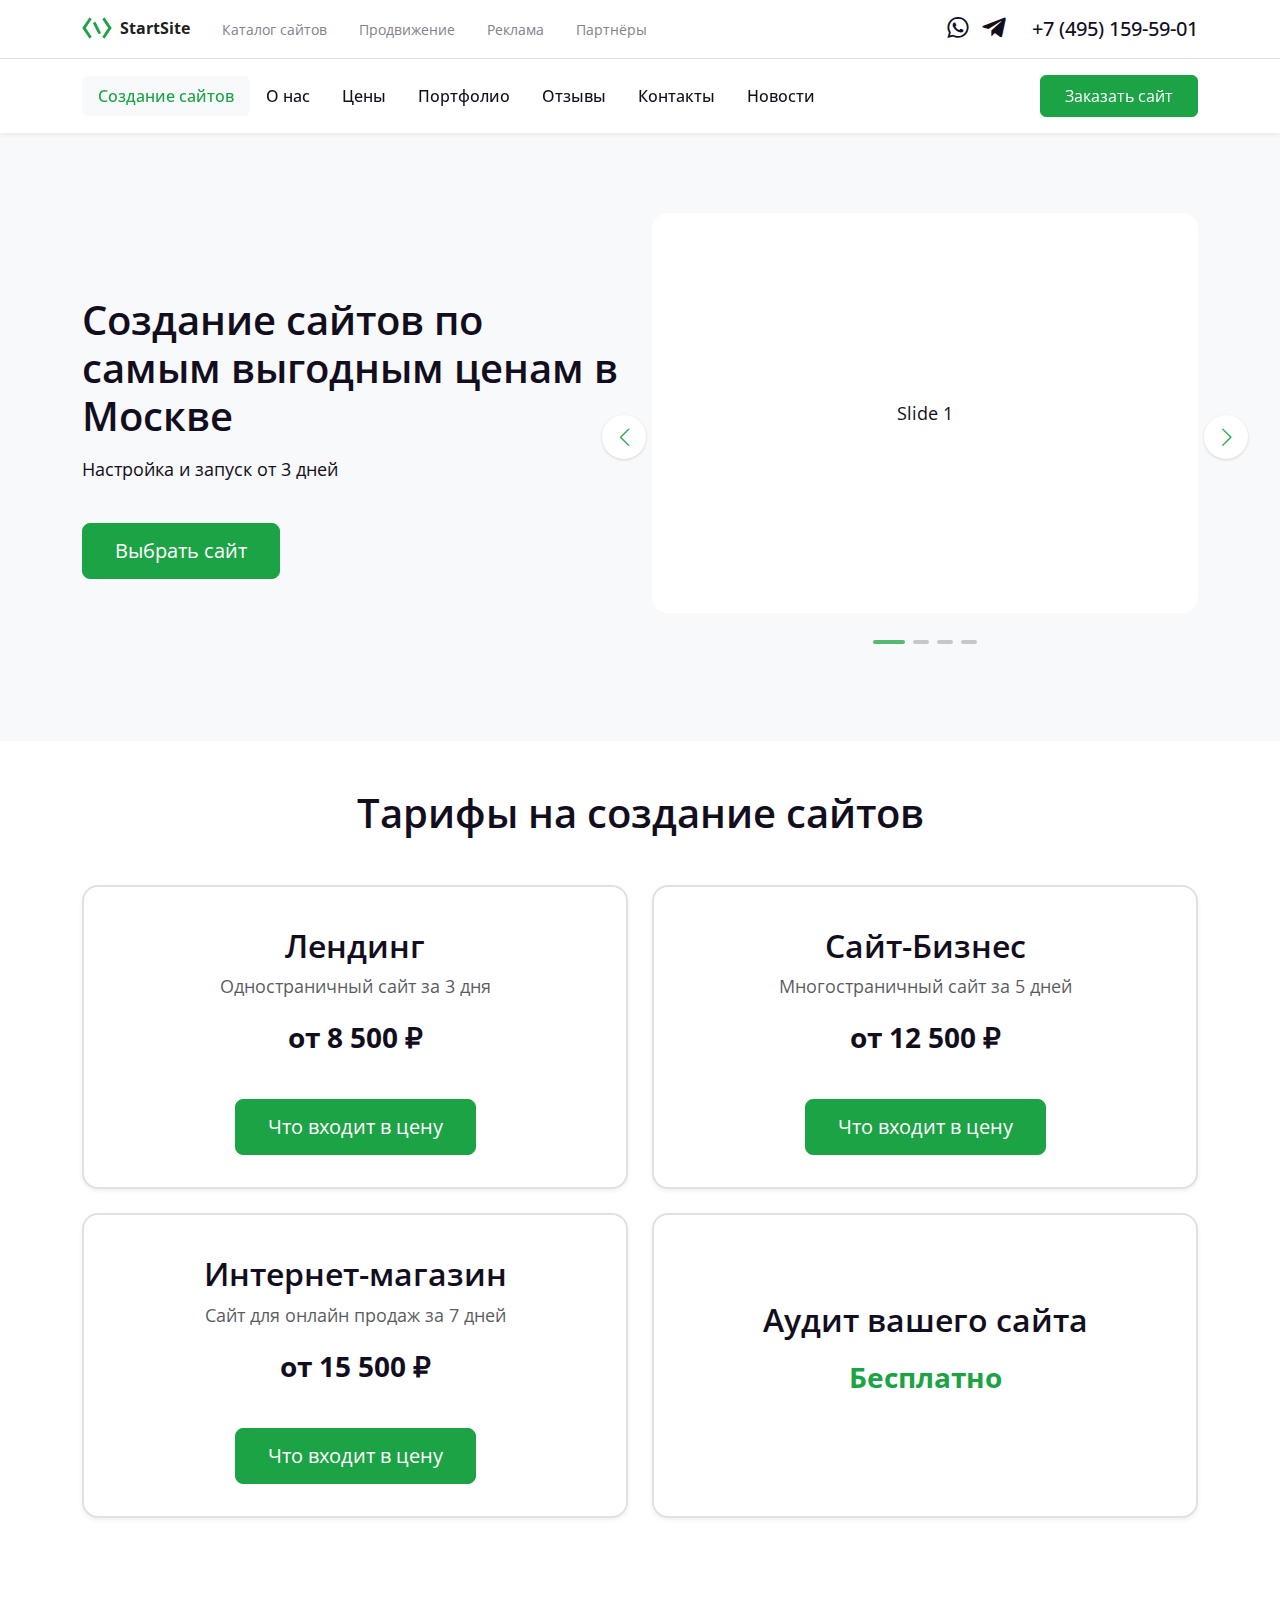
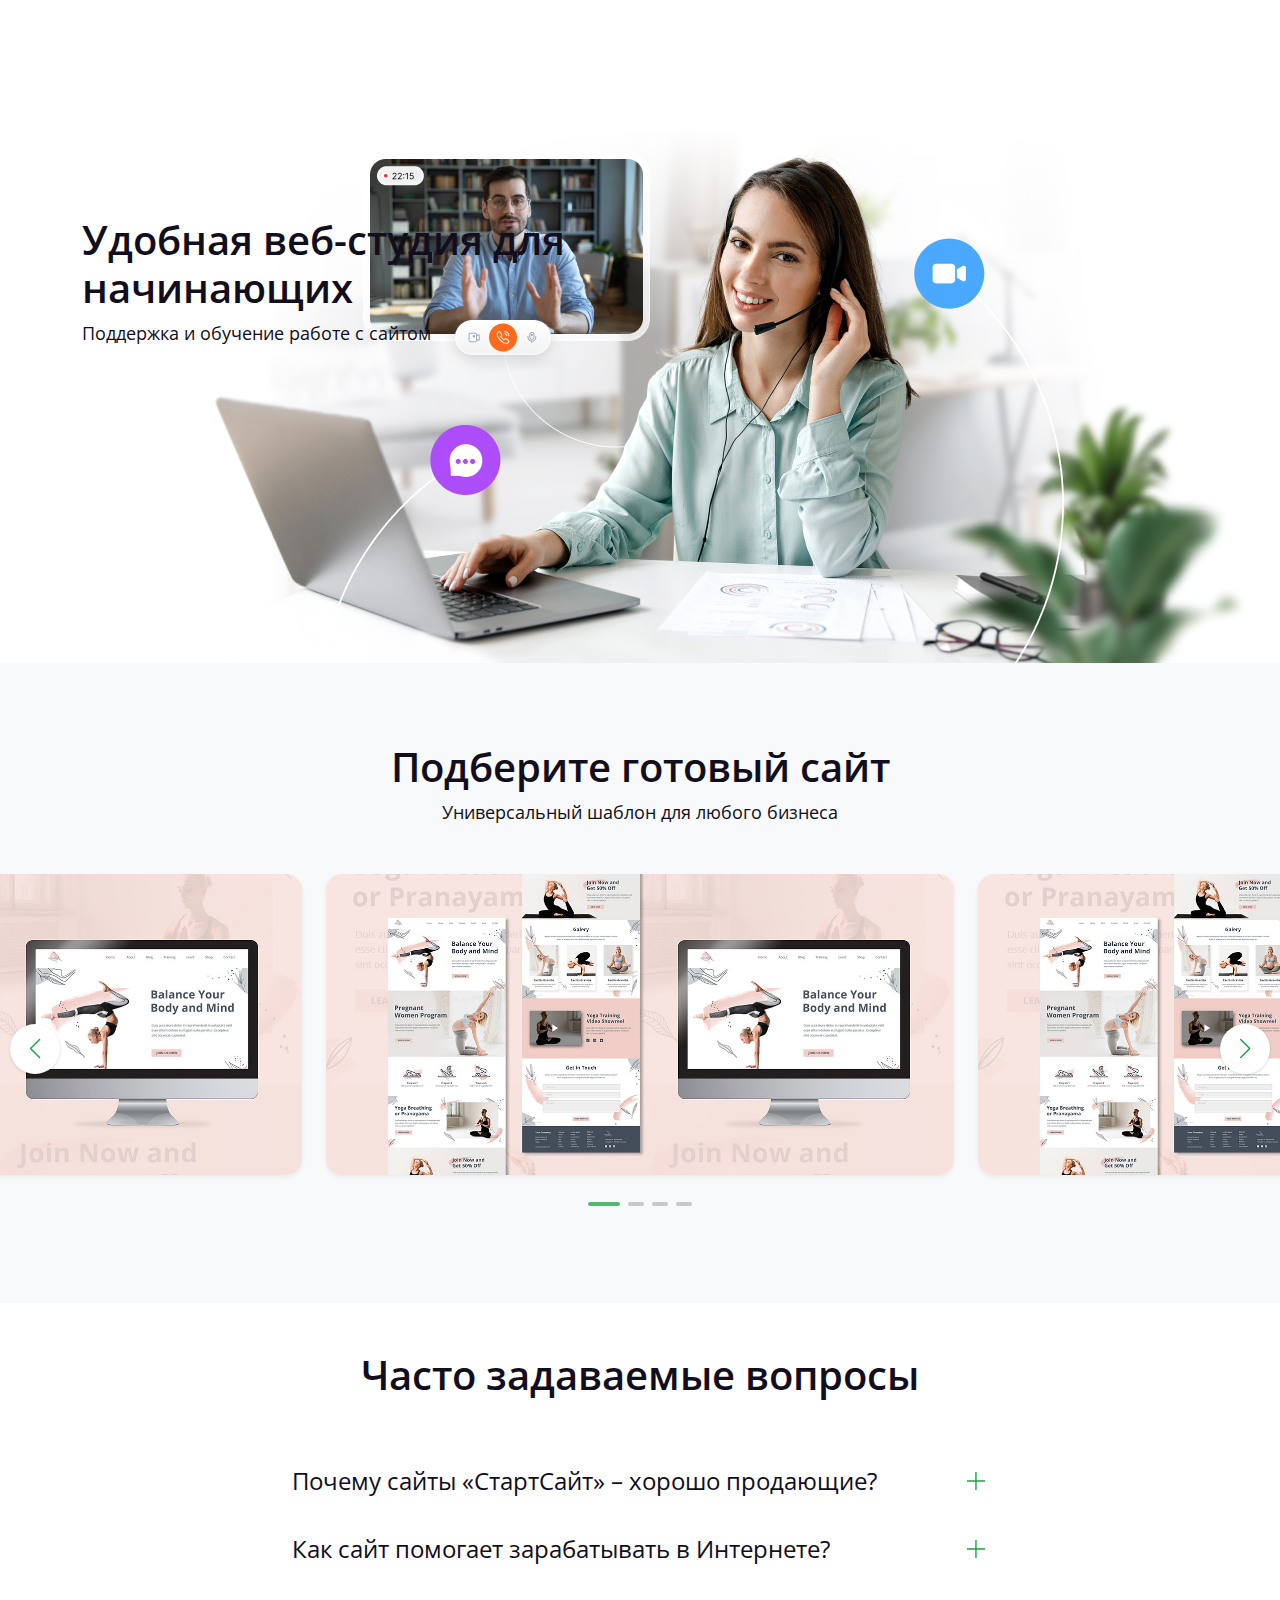
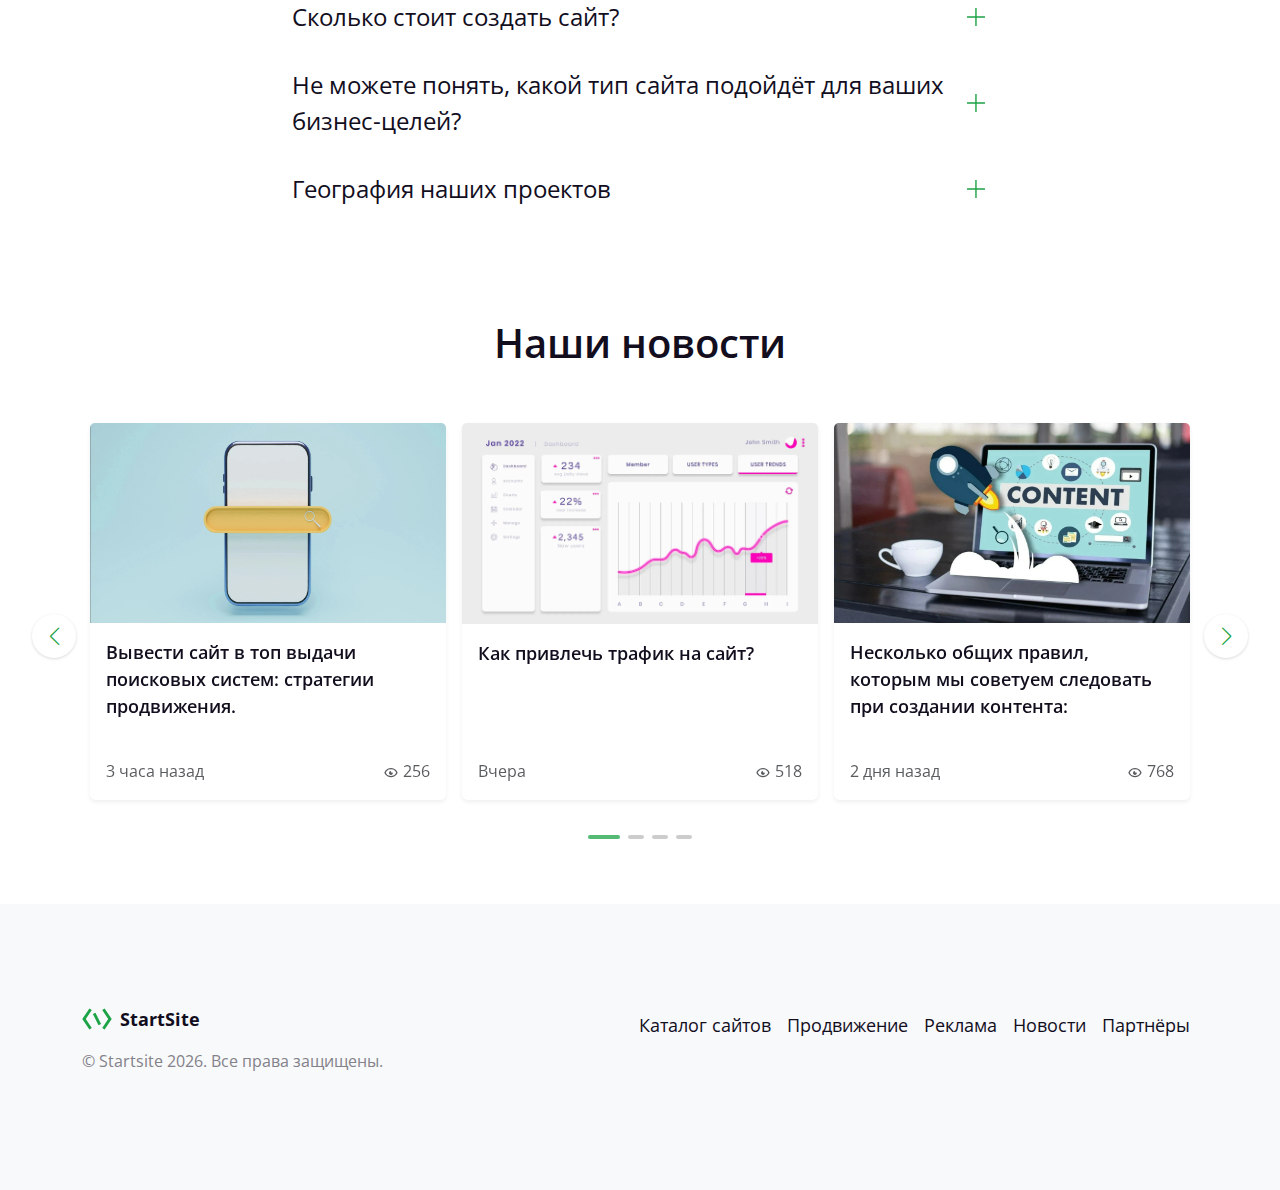
==== commit eef6ddab: "-" ====
--- a/index.html
+++ b/index.html
@@ -123,10 +123,10 @@
     </header>
 
     <!-- Контейнер -->
-    <main class="main py-5">
+    <main class="main">
 
         <!-- Первый экран -->
-        <section class="section bg-light" style="margin-top:-3rem; padding: 7rem 0;">
+        <section class="section-hero section bg-light">
             <div class="container">
                 <div class="row gy-4 align-items-center">
                     <div class="col-lg-6">
@@ -137,40 +137,38 @@
                         </div>
                     </div>
                     <div class="col-lg-6">
-                        <div class="p-md-5">
-                            <div class="position-relative p-md-2">
-                                <div class="swiper heroSwiper navigation-outside">
-                                    <div class="swiper-wrapper mb-5">
-                                        <div class="swiper-slide">
-                                            <div class="d-flex align-items-center justify-content-center bg-white rounded-4"
-                                                style="height: 400px;">
-                                                Slide 1
-                                            </div>
-                                        </div>
-                                        <div class="swiper-slide">
-                                            <div class="d-flex align-items-center justify-content-center bg-white rounded-4"
-                                                style="height: 400px;">
-                                                Slide 2
-                                            </div>
-                                        </div>
-                                        <div class="swiper-slide">
-                                            <div class="d-flex align-items-center justify-content-center bg-white rounded-4"
-                                                style="height: 400px;">
-                                                Slide 3
-                                            </div>
-                                        </div>
-                                        <div class="swiper-slide">
-                                            <div class="d-flex align-items-center justify-content-center bg-white rounded-4"
-                                                style="height: 400px;">
-                                                Slide 4
-                                            </div>
-                                        </div>
-                                    </div>
-                                    <div class="swiper-pagination"></div>
-                                </div>
-                                <div class="swiper-button-next d-none d-lg-flex" id="heroSwiper-next"></div>
-                                <div class="swiper-button-prev d-none d-lg-flex" id="heroSwiper-prev"></div>
-                            </div>
+                        <div class="position-relative">
+                            <div class="swiper heroSwiper navigation-outside">
+                                <div class="swiper-wrapper mb-5">
+                                    <div class="swiper-slide">
+                                        <div class="d-flex align-items-center justify-content-center bg-white rounded-4"
+                                            style="height: 400px;">
+                                            Slide 1
+                                        </div>
+                                    </div>
+                                    <div class="swiper-slide">
+                                        <div class="d-flex align-items-center justify-content-center bg-white rounded-4"
+                                            style="height: 400px;">
+                                            Slide 2
+                                        </div>
+                                    </div>
+                                    <div class="swiper-slide">
+                                        <div class="d-flex align-items-center justify-content-center bg-white rounded-4"
+                                            style="height: 400px;">
+                                            Slide 3
+                                        </div>
+                                    </div>
+                                    <div class="swiper-slide">
+                                        <div class="d-flex align-items-center justify-content-center bg-white rounded-4"
+                                            style="height: 400px;">
+                                            Slide 4
+                                        </div>
+                                    </div>
+                                </div>
+                                <div class="swiper-pagination"></div>
+                            </div>
+                            <div class="swiper-button-next d-none d-lg-flex" id="heroSwiper-next"></div>
+                            <div class="swiper-button-prev d-none d-lg-flex" id="heroSwiper-prev"></div>
                         </div>
                     </div>
                 </div>
@@ -178,7 +176,7 @@
         </section>
 
         <!-- Тарифы -->
-        <section class="section py-5">
+        <section class="section">
             <div class="container">
                 <div class="row justify-content-center">
                     <div class="col-lg-8">
@@ -238,13 +236,12 @@
                     </div>
                     <div class="col">
                         <div class="card card-price border border-2 rounded-4 shadow-sm py-4 h-100">
-                            <div class="card-body">
+                            <div class="card-body d-flex flex-column justify-content-center">
                                 <div class="text-center mb-2">
                                     <p class="h2 card-title">Аудит вашего сайта</p>
-                                    <p class="text-muted">Маркетинговый анализ</p>
                                 </div>
                                 <div class="text-center mb-3">
-                                    <p class="fs-3 fw-700">Бесплатно</p>
+                                    <p class="text-primary fs-3 fw-700">Бесплатно</p>
                                 </div>
                             </div>
                         </div>
@@ -254,24 +251,22 @@
         </section>
 
         <!-- Инфо блок -->
-        <section class="section py-5">
-            <div class="container">
-                <div class="row gy-4 align-items-center justify-content-center">
-                    <div class="col-lg-4">
-                        <div class="text-center text-lg-start">
+        <section class="section-cta section">
+            <img class="section-cta__img" src="img/support.webp" alt="">
+            <div class="position-relative">
+                <div class="container">
+                    <div class="section-cta__heading">
+                        <div class="text-center text-lg-start" style="max-width: 600px;">
                             <h2 class="h1">Удобная веб-студия для начинающих</h2>
                             <p>Поддержка и обучение работе с сайтом</p>
                         </div>
                     </div>
-                    <div class="col-lg-6">
-                        <img src="img/support.webp" alt="">
-                    </div>
                 </div>
             </div>
         </section>
 
         <!-- Портфолио -->
-        <section class="section py-5 bg-light">
+        <section class="section bg-light">
             <div class="container">
                 <div class="row justify-content-center">
                     <div class="col-lg-8">
@@ -312,7 +307,7 @@
         </section>
 
         <!-- FAQ -->
-        <section class="section py-5">
+        <section class="section">
             <div class="container">
                 <div class="row justify-content-center">
                     <div class="col-lg-8">
@@ -464,7 +459,7 @@
         </section>
 
         <!-- Новости -->
-        <section class="section py-5">
+        <section class="section">
             <div class="container">
                 <div class="row justify-content-center">
                     <div class="col-lg-8">
@@ -576,7 +571,7 @@
     </main>
 
     <!-- Футер -->
-    <footer class="footer py-5 bg-light">
+    <footer class="footer bg-light">
         <div class="container">
             <div class="row gy-4">
                 <div class="col-lg-8 order-lg-2">
--- a/css/style.css
+++ b/css/style.css
@@ -67,6 +67,7 @@
 
 html::-webkit-scrollbar {
     width: .5rem;
+    height: .5rem;
 }
 
 html::-webkit-scrollbar-track {
@@ -287,8 +288,6 @@
 
 img {
     display: block;
-    max-width: 100%;
-    height: auto;
 }
 
 .ff-main {
@@ -413,10 +412,6 @@
 
 .w-auto {
     width: auto !important;
-}
-
-.mt-n5 {
-    margin-top: -3rem;
 }
 
 .nav {
@@ -439,8 +434,21 @@
     text-transform: uppercase;
 }
 
+.py-7 {
+    padding-top: 5rem;
+    padding-bottom: 5rem;
+}
+
 /*//////////////////////////////////////////////////////////////////
 [ + CONTENT ]*/
+
+.section {
+    padding: 3rem 0;
+}
+
+.section.bg-light {
+    padding: 5rem 0;
+}
 
 /*//////////////////////////////////////////////////////////////////
 [ + HEADER ]*/
@@ -847,6 +855,31 @@
     border-bottom-left-radius: 1rem;
 }
 
+.section-cta {
+    position: relative;
+    padding: 50px 0 550px;
+    overflow-x: clip;
+}
+
+.section-cta__img {
+    position: absolute;
+    bottom: 0;
+    right: -350px;
+}
+
+.section-cta__heading {
+    position: relative;
+
+}
+
+@media (min-width: 992px) {
+    .section-cta {
+        padding: 250px 0 300px;
+    }
+    .section-cta__img {
+        right: 0;
+    }
+}
 
 /*//////////////////////////////////////////////////////////////////
 [ + MEDIA ]*/
